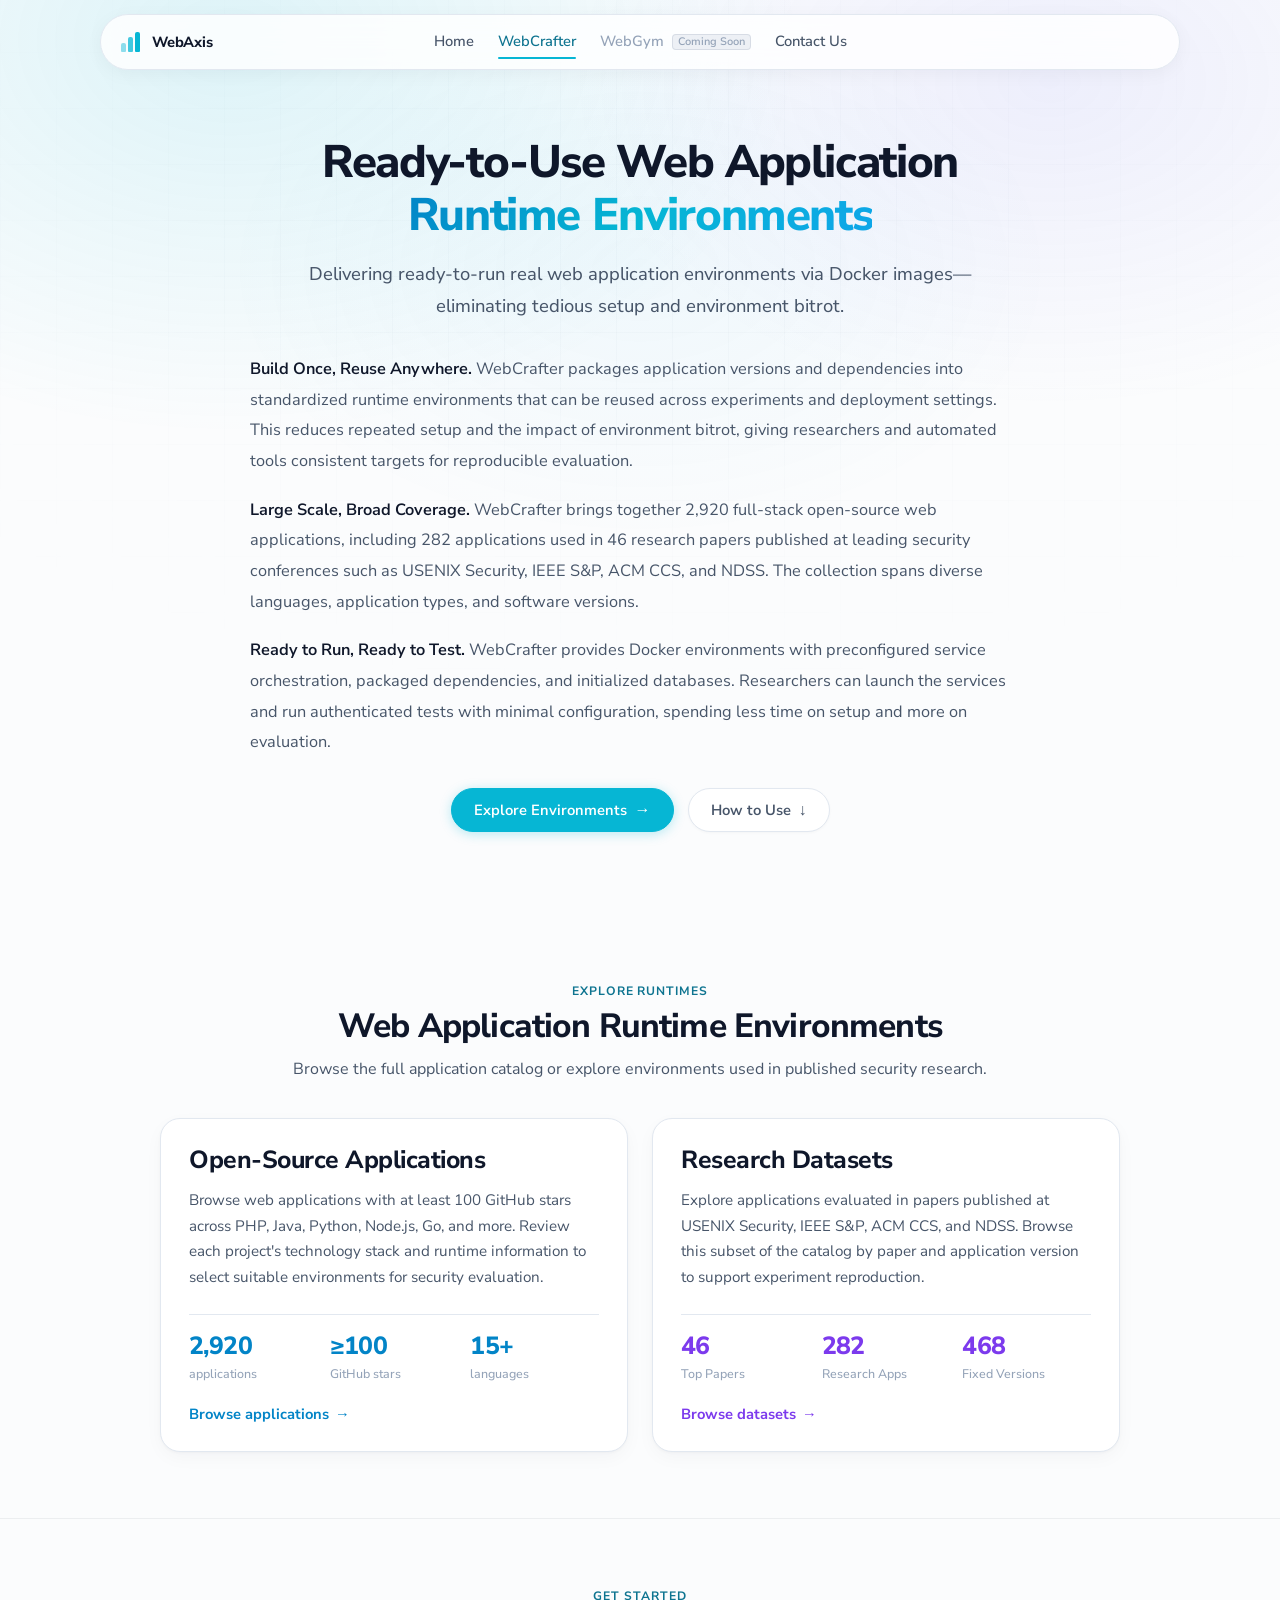
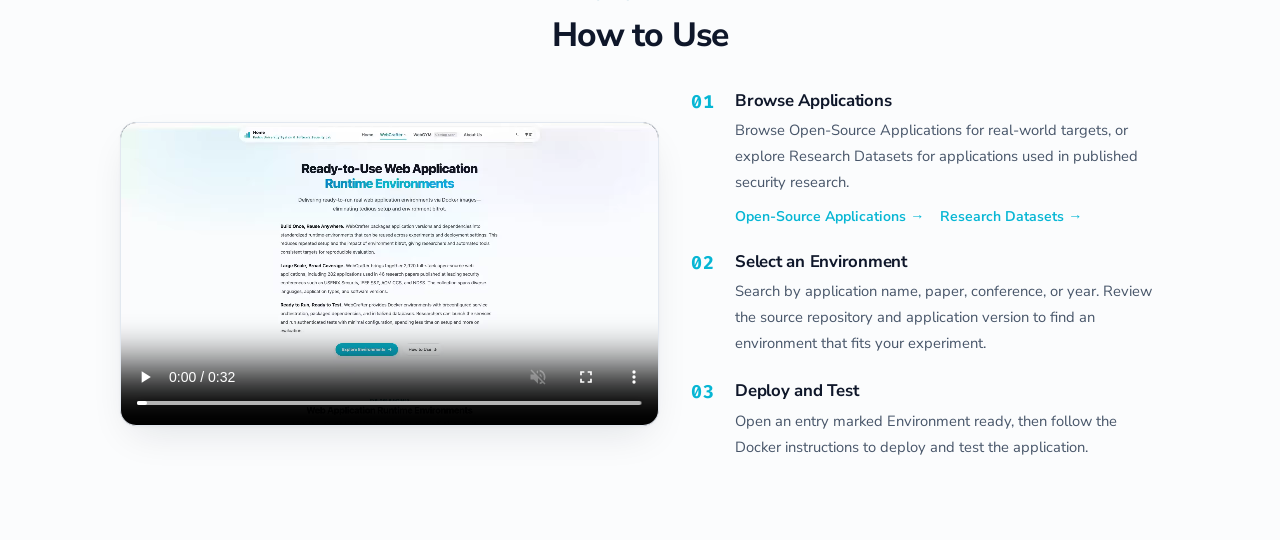
==== crafter/index.html @ 9b92aa92 "feat: publish WebAxis platform official website" ====
<!doctype html>
<html lang="en" data-theme="light">
  <head>
    <meta charset="utf-8" />
    <meta name="viewport" content="width=device-width, initial-scale=1" />
    <meta name="description" content="WebCrafter: A platform of runtime environments, versions, and reproducibility material for real-world web applications." />
    <title>WebCrafter · Web Application Runtime Environment Repository</title>
    <link rel="icon" type="image/svg+xml" href="../assets/icons/favicon.svg" />
    <link rel="icon" type="image/png" sizes="32x32" href="../assets/icons/favicon-32x32.png" />
    <link rel="icon" type="image/png" sizes="16x16" href="../assets/icons/favicon-16x16.png" />
    <link rel="apple-touch-icon" sizes="180x180" href="../assets/icons/apple-touch-icon.png" />
    <link rel="alternate icon" href="../favicon.ico" />
    <link rel="preconnect" href="https://fonts.googleapis.com" />
    <link rel="preconnect" href="https://fonts.gstatic.com" crossorigin />
    <link href="https://fonts.googleapis.com/css2?family=Fira+Code:wght@400..700&family=Nunito+Sans:ital,opsz,wght@0,6..12,300..800;1,6..12,300..800&display=swap" rel="stylesheet" />
    <link rel="stylesheet" href="../css/style.css" />
  </head>
  <body>
    <a class="skip-link" href="#overview">Skip to overview</a>

    <header class="topbar page-width">
      <a class="brand" href="../index.html" aria-label="Home">
        <span class="brand-mark" aria-hidden="true"><i></i><i></i><i></i></span>
        <span>
          <strong>WebAxis</strong>
        </span>
      </a>
      <nav class="main-nav" aria-label="Main navigation">
        <a class="nav-link" href="../index.html">Home</a>

        <a class="nav-link active" href="./index.html">WebCrafter</a>

        <!-- WebGym Nav Link -->
        <span class="nav-link nav-link-disabled" aria-disabled="true">
          <span>WebGym</span>
          <small class="nav-soon-badge">Coming Soon</small>
        </span>

        <a class="nav-link" href="../about.html">Contact Us</a>
      </nav>
    </header>

    <main id="top">
      <section class="hero" id="overview">
        <div class="page-width">
          <h1>Ready-to-Use Web Application <span class="hero-accent">Runtime Environments</span></h1>
          <p class="hero-lead">Delivering ready-to-run real web application environments via Docker images—eliminating tedious setup and environment bitrot.</p>
          <div class="hero-context" aria-label="Platform background and value">
            <p><strong>Build Once, Reuse Anywhere.</strong> WebCrafter packages application versions and dependencies into standardized runtime environments that can be reused across experiments and deployment settings. This reduces repeated setup and the impact of environment bitrot, giving researchers and automated tools consistent targets for reproducible evaluation.</p>
            <p><strong>Large Scale, Broad Coverage.</strong> WebCrafter brings together 2,920 full-stack open-source web applications, including 282 applications used in 46 research papers published at leading security conferences such as USENIX Security, IEEE S&amp;P, ACM CCS, and NDSS. The collection spans diverse languages, application types, and software versions.</p>
            <p><strong>Ready to Run, Ready to Test.</strong> WebCrafter provides Docker environments with preconfigured service orchestration, packaged dependencies, and initialized databases. Researchers can launch the services and run authenticated tests with minimal configuration, spending less time on setup and more on evaluation.</p>
          </div>
          <div class="hero-actions" aria-label="Quick links">
            <a class="hero-action hero-action-primary" href="#scope">Explore Environments <span aria-hidden="true">→</span></a>
            <a class="hero-action hero-action-secondary" href="#workflow">How to Use <span aria-hidden="true">↓</span></a>
          </div>
        </div>
      </section>

      <section class="section scope-section" id="scope" aria-labelledby="scope-heading-title">
        <div class="page-width">
          <div class="scope-heading">
            <p class="kicker">EXPLORE RUNTIMES</p>
            <h2 id="scope-heading-title">Web Application Runtime Environments</h2>
            <p class="section-intro">Browse the full application catalog or explore environments used in published security research.</p>
          </div>
          <div class="scope-grid" aria-label="Environment catalogs">
            <a class="scope-card scope-a" href="./catalog.html">
              <h2 class="scope-card-title">Open-Source Applications</h2>
              <p class="scope-description">Browse web applications with at least 100 GitHub stars across PHP, Java, Python, Node.js, Go, and more. Review each project's technology stack and runtime information to select suitable environments for security evaluation.</p>
              <div class="scope-facts" aria-label="Application catalog statistics">
                <span><strong class="stat-num">2,920</strong><small>applications</small></span>
                <span><strong class="stat-num">≥100</strong><small>GitHub stars</small></span>
                <span><strong class="stat-num">15+</strong><small>languages</small></span>
              </div>
              <b class="scope-action">Browse applications <i aria-hidden="true">→</i></b>
            </a>
            <a class="scope-card scope-b" href="./benchmarks.html">
              <h2 class="scope-card-title">Research Datasets</h2>
              <p class="scope-description">Explore applications evaluated in papers published at USENIX Security, IEEE S&P, ACM CCS, and NDSS. Browse this subset of the catalog by paper and application version to support experiment reproduction.</p>
              <div class="scope-facts" aria-label="Research dataset statistics">
                <span><strong class="stat-num">46</strong><small>Top Papers</small></span>
                <span><strong class="stat-num">282</strong><small>Research Apps</small></span>
                <span><strong class="stat-num">468</strong><small>Fixed Versions</small></span>
              </div>
              <b class="scope-action">Browse datasets <i aria-hidden="true">→</i></b>
            </a>
          </div>
        </div>
      </section>

      <section class="section workflow-section" id="workflow" aria-labelledby="workflow-title">
        <div class="page-width">
          <div class="workflow-heading">
            <p class="kicker">GET STARTED</p>
            <h2 id="workflow-title">How to Use</h2>
          </div>

          <div class="workflow-grid">
            <div class="workflow-video-container">
              <video class="workflow-video" autoplay loop muted playsinline controls poster="../assets/crafter-workflow-demo-poster.jpg" preload="metadata">
                <source src="../assets/crafter-workflow-demo.mp4" type="video/mp4" />
                <source src="../assets/crafter-workflow-demo.webm" type="video/webm" />
              </video>
            </div>

            <ol class="workflow-steps" aria-label="How to use WebCrafter">
              <li class="workflow-step">
                <span class="workflow-step-index">01</span>
                <div class="workflow-step-copy">
                  <h3>Browse Applications</h3>
                  <p>Browse Open-Source Applications for real-world targets, or explore Research Datasets for applications used in published security research.</p>
                </div>
                <div class="workflow-step-actions" aria-label="Environment links">
                  <a href="./catalog.html">Open-Source Applications <span aria-hidden="true">→</span></a>
                  <a href="./benchmarks.html">Research Datasets <span aria-hidden="true">→</span></a>
                </div>
              </li>
              <li class="workflow-step">
                <span class="workflow-step-index">02</span>
                <div class="workflow-step-copy">
                  <h3>Select an Environment</h3>
                  <p>Search by application name, paper, conference, or year. Review the source repository and application version to find an environment that fits your experiment.</p>
                </div>
                <span class="workflow-step-note">Search · source · version</span>
              </li>
              <li class="workflow-step">
                <span class="workflow-step-index">03</span>
                <div class="workflow-step-copy">
                  <h3>Deploy and Test</h3>
                  <p>Open an entry marked Environment ready, then follow the Docker instructions to deploy and test the application.</p>
                </div>
                <span class="workflow-step-note ready-note"><i aria-hidden="true"></i><span>Environment ready</span></span>
              </li>
            </ol>
          </div>
        </div>
      </section>
    </main>

    <script src="../js/app.js"></script>
  </body>
</html>
---- css/style.css ----
:root {
  color-scheme: light;
  --font-sans: "Nunito Sans", -apple-system, BlinkMacSystemFont, "Segoe UI", Roboto, "Helvetica Neue", Arial, sans-serif;
  --font-mono: "Fira Code", ui-monospace, SFMono-Regular, Menlo, Monaco, Consolas, monospace;
  --accent: #06b6d4;
  --accent-strong: #0e7490;
  --accent-soft: #ecfeff;
  --accent-rgb: 6, 182, 212;
  --accent-glow: rgba(6, 182, 212, 0.16);
  --paper: #f8fafc;
  --bg: #fbfcfd;
  --surface: #ffffff;
  --surface-soft: #e2e8f0;
  --line: #e2e8f0;
  --line-strong: #cbd5e1;
  --ink: #0f172a;
  --ink-soft: #475569;
  --ink-faint: #94a3b8;
  --blue: #0284c7;
  --blue-dark: #0369a1;
  --green: #059669;
  --green-soft: #ecfdf5;
  --amber: #d97706;
  --amber-soft: #fffbeb;
  --accent-red: #e11d48;
  --shadow: 0 4px 20px -2px rgba(15, 23, 42, 0.05);
  --shadow-lg: 0 12px 32px -4px rgba(15, 23, 42, 0.08);
  --card-radius: 14px;
}

[data-theme="dark"] {
  color-scheme: dark;
  --accent: #06b6d4;
  --accent-strong: #22d3ee;
  --accent-soft: rgba(6, 182, 212, 0.16);
  --accent-glow: rgba(34, 211, 238, 0.22);
  --paper: #0a1120;
  --bg: #0a1120;
  --surface: #111a2c;
  --surface-soft: #162238;
  --line: #1e293b;
  --line-strong: #334155;
  --ink: #f1f5f9;
  --ink-soft: #94a3b8;
  --ink-faint: #64748b;
  --blue: #38bdf8;
  --blue-dark: #0284c7;
  --green: #34d399;
  --green-soft: rgba(52, 211, 153, 0.14);
  --amber: #fbbf24;
  --amber-soft: rgba(251, 191, 36, 0.14);
  --accent-red: #fb7185;
  --shadow: 0 4px 24px -2px rgba(0, 0, 0, 0.45);
  --shadow-lg: 0 14px 38px -4px rgba(0, 0, 0, 0.65);
}

* { box-sizing: border-box; }
html { scroll-behavior: smooth; }
html, body {
  overflow-x: clip;
}
body {
  display: flex;
  min-height: 100vh;
  flex-direction: column;
  margin: 0;
  background: var(--bg);
  color: var(--ink);
  font-family: var(--font-sans);
  line-height: 1.5;
  transition: background-color 200ms ease, color 200ms ease;
}
a { color: inherit; text-decoration: none; }
button, input, select { font: inherit; }
button, a { -webkit-tap-highlight-color: transparent; }
button { cursor: pointer; }
a:focus-visible, button:focus-visible, input:focus-visible, select:focus-visible { outline: 3px solid rgba(6, 182, 212, 0.35); outline-offset: 3px; }
.page-width { width: min(1080px, calc(100% - 48px)); margin-inline: auto; }
.skip-link { position: fixed; top: -48px; left: 18px; z-index: 60; padding: 8px 11px; border-radius: 6px; background: var(--ink); color: var(--surface); font-size: 0.82rem; }
.skip-link:focus { top: 18px; }

.topbar {
  position: sticky;
  top: 14px;
  z-index: 50;
  display: grid;
  grid-template-columns: minmax(max-content, 1fr) auto minmax(0, 1fr);
  min-height: 56px;
  align-items: center;
  gap: 22px;
  padding: 0 20px;
  border: 1px solid var(--line);
  border-radius: 9999px;
  background: color-mix(in srgb, var(--surface) 82%, transparent);
  box-shadow: var(--shadow);
  backdrop-filter: blur(16px);
  -webkit-backdrop-filter: blur(16px);
  transition: background-color 200ms ease, border-color 200ms ease, box-shadow 200ms ease;
}
.brand { display: inline-flex; align-items: center; justify-self: start; gap: 9px; flex-shrink: 0; }
.brand strong { display: block; font-size: 0.92rem; font-weight: 750; line-height: 1.15; letter-spacing: -0.015em; }
.brand small { display: block; margin-top: 3px; color: var(--accent-strong); font-size: 0.65rem; font-weight: 650; letter-spacing: 0.04em; line-height: 1.15; }
.brand-mark { display: inline-flex; width: 22px; height: 20px; align-items: flex-end; gap: 2px; }
.brand-mark i { display: block; width: 5px; border-radius: 2px 2px 1px 1px; background: var(--accent); transition: background 200ms ease; }
.brand-mark i:nth-child(1) { height: 9px; opacity: 0.45; }
.brand-mark i:nth-child(2) { height: 15px; opacity: 0.75; }
.brand-mark i:nth-child(3) { height: 20px; }
.main-nav { display: flex; align-items: center; justify-self: center; gap: 24px; color: var(--ink-soft); font-size: 0.92rem; font-weight: 550; }
.nav-link {
  position: relative;
  display: inline-flex;
  align-items: center;
  gap: 5px;
  padding: 8px 0;
  color: var(--ink-soft);
  text-decoration: none;
  font-size: 0.92rem;
  font-weight: 550;
  line-height: 1.2;
  transition: color 150ms ease;
  cursor: pointer;
}
.nav-link::after {
  content: "";
  position: absolute;
  bottom: 0;
  left: 0;
  width: 0%;
  height: 2px;
  background: var(--accent);
  border-radius: 9999px;
  transition: width 220ms cubic-bezier(0.16, 1, 0.3, 1);
}
.nav-link[href]:hover,
.nav-link.active {
  color: var(--accent-strong);
}
.nav-link[href]:hover::after,
.nav-link.active::after {
  width: 100%;
}
.nav-link-disabled {
  color: var(--ink-faint);
  cursor: default;
}
.nav-soon-badge {
  font-size: 0.68rem;
  font-weight: 600;
  line-height: 1;
  padding: 2px 5px;
  border-radius: 4px;
  background: rgba(148, 163, 184, 0.15);
  border: 1px solid rgba(148, 163, 184, 0.25);
  color: var(--ink-faint);
  margin-left: 3px;
  vertical-align: middle;
}

.hero {
  position: relative;
  width: 100%;
  padding: 80px 0 64px;
  text-align: center;
  overflow: visible;
}

/* Background ambient light mesh & blueprint grid - Full-Bleed Viewport Canvas */
.hero::before {
  content: "";
  position: absolute;
  inset: -120px 0 -80px 0;
  background:
    radial-gradient(55rem 38rem at 18% 10%, rgba(6, 182, 212, 0.12), transparent 65%),
    radial-gradient(50rem 34rem at 82% 14%, rgba(99, 102, 241, 0.09), transparent 60%),
    radial-gradient(40rem 26rem at 50% 32%, rgba(14, 165, 233, 0.05), transparent 65%);
  mask-image: linear-gradient(to bottom, black 55%, transparent 100%);
  -webkit-mask-image: linear-gradient(to bottom, black 55%, transparent 100%);
  pointer-events: none;
  z-index: 0;
}

.hero::after {
  content: "";
  position: absolute;
  inset: -60px 0 0 0;
  background-image: 
    linear-gradient(to right, rgba(148, 163, 184, 0.045) 1px, transparent 1px),
    linear-gradient(to bottom, rgba(148, 163, 184, 0.045) 1px, transparent 1px);
  background-size: 56px 56px;
  mask-image: radial-gradient(ellipse 85% 60% at 50% 30%, #000 20%, transparent 80%);
  -webkit-mask-image: radial-gradient(ellipse 85% 60% at 50% 30%, #000 20%, transparent 80%);
  pointer-events: none;
  z-index: 0;
}

[data-theme="dark"] .hero::before {
  background:
    radial-gradient(60rem 42rem at 18% 8%, rgba(6, 182, 212, 0.18), transparent 65%),
    radial-gradient(54rem 38rem at 82% 12%, rgba(129, 140, 248, 0.15), transparent 60%),
    radial-gradient(42rem 30rem at 50% 28%, rgba(34, 211, 238, 0.07), transparent 65%);
}

[data-theme="dark"] .hero::after {
  background-image: 
    linear-gradient(to right, rgba(255, 255, 255, 0.025) 1px, transparent 1px),
    linear-gradient(to bottom, rgba(255, 255, 255, 0.025) 1px, transparent 1px);
}

.hero > * {
  position: relative;
  z-index: 1;
}

.hero-badge {
  display: none !important;
}

.eyebrow, .kicker, .card-kicker { margin: 0; color: var(--accent-strong); font-size: 0.76rem; font-weight: 700; letter-spacing: 0.06em; text-transform: uppercase; }
h1, h2, h3, p { margin-top: 0; }
h1 {
  max-width: 820px;
  margin: 0 auto 16px;
  font-size: 2.85rem;
  font-weight: 800;
  letter-spacing: -0.03em;
  line-height: 1.16;
  color: var(--ink);
}
.hero-accent {
  background: linear-gradient(135deg, #0284c7 0%, #06b6d4 50%, #0ea5e9 100%);
  -webkit-background-clip: text;
  -webkit-text-fill-color: transparent;
  display: inline-block;
}
[data-theme="dark"] .hero-accent {
  background: linear-gradient(135deg, #38bdf8 0%, #22d3ee 50%, #67e8f9 100%);
  -webkit-background-clip: text;
  -webkit-text-fill-color: transparent;
}
.hero-accent.gym-accent {
  background: linear-gradient(135deg, #059669 0%, #0d9488 50%, #06b6d4 100%);
  -webkit-background-clip: text;
  -webkit-text-fill-color: transparent;
  display: inline-block;
}
[data-theme="dark"] .hero-accent.gym-accent {
  background: linear-gradient(135deg, #34d399 0%, #2dd4bf 50%, #38bdf8 100%);
  -webkit-background-clip: text;
  -webkit-text-fill-color: transparent;
}
h2 { max-width: 680px; margin: 7px 0 0; font-size: 1.95rem; font-weight: 700; letter-spacing: -0.02em; line-height: 1.2; }
.hero-lead { max-width: 700px; margin: 0 auto; color: var(--ink-soft); font-size: 1.15rem; line-height: 1.75; font-weight: 450; }
.hero-context {
  max-width: 780px;
  margin: 32px auto 0;
  color: var(--ink-soft);
  font-size: 1.02rem;
  line-height: 1.88;
  text-align: left;
}
.hero-context p { margin: 0; }
.hero-context p + p { margin-top: 18px; }
.hero-context strong,
.hero-context b {
  font-weight: 650;
  color: var(--ink);
}
.hero-actions { display: flex; flex-wrap: wrap; justify-content: center; gap: 14px; margin-top: 30px; }
.hero-action {
  display: inline-flex;
  min-height: 44px;
  align-items: center;
  gap: 8px;
  padding: 0 22px;
  border-radius: 9999px;
  font-size: 0.92rem;
  font-weight: 650;
  transition: all 180ms ease;
}
.hero-action span { font-size: 1rem; }
.hero-action-primary {
  border: 1px solid var(--accent);
  background: var(--accent);
  color: #fff;
  box-shadow: 0 2px 12px rgba(6, 182, 212, 0.28);
}
.hero-action-primary:hover {
  border-color: var(--accent-strong);
  background: var(--accent-strong);
  box-shadow: 0 4px 18px rgba(6, 182, 212, 0.42);
  transform: translateY(-1px);
}
.hero-action-secondary {
  background: var(--surface);
  color: var(--ink-soft);
  border: 1px solid var(--line);
  box-shadow: 0 1px 3px rgba(0, 0, 0, 0.03);
}
.hero-action-secondary:hover {
  border-color: var(--line-strong);
  background: var(--surface-soft);
  color: var(--ink);
  transform: translateY(-1px);
}

.subpage-hero {
  position: relative;
  padding: 48px 0 16px;
  background: radial-gradient(circle at 50% -25%, var(--accent-glow) 0%, transparent 60%);
}
.subpage-hero h1 { margin: 12px 0 10px; font-size: 2.4rem; letter-spacing: -0.025em; }
.subpage-hero .hero-lead { margin: 0; max-width: 840px; font-size: 1.05rem; line-height: 1.75; text-align: left; color: var(--ink-soft); }
.back-link { display: inline-flex; margin-bottom: 27px; color: var(--accent-strong); font-size: 0.85rem; font-weight: 600; }
.back-link:hover { text-decoration: underline; }

/* Scope Section: Connected fluid layout */
.scope-section {
  padding: 32px 0 80px;
  margin-top: 16px;
}
.scope-heading {
  text-align: center;
  max-width: 860px;
  margin: 0 auto 36px;
}
.scope-heading .kicker {
  display: inline-block;
  letter-spacing: 0.08em;
  margin-bottom: 6px;
}
.scope-heading h2 {
  max-width: none;
  margin: 0 0 10px;
  font-size: 2.1rem;
  font-weight: 750;
  letter-spacing: -0.025em;
  color: var(--ink);
}
.scope-heading .section-intro {
  max-width: 780px;
  margin: 0 auto;
  color: var(--ink-soft);
  font-size: 1rem;
  line-height: 1.6;
}

/* Scope Cards: Dual-Color Identity */
.scope-grid {
  display: grid;
  max-width: 960px;
  grid-template-columns: repeat(2, minmax(0, 1fr));
  gap: 24px;
  margin: 0 auto;
  text-align: left;
}
.scope-card {
  display: flex;
  flex-direction: column;
  min-height: 290px;
  padding: 26px 28px;
  border: 1px solid var(--line);
  border-radius: 20px;
  background: var(--surface);
  color: var(--ink);
  transition: all 220ms cubic-bezier(0.4, 0, 0.2, 1);
  box-shadow: 0 1px 3px rgba(0, 0, 0, 0.03), 0 6px 20px -2px rgba(15, 23, 42, 0.04);
  position: relative;
  overflow: hidden;
}
.scope-card::before {
  content: "";
  position: absolute;
  top: 0;
  left: 0;
  right: 0;
  height: 3px;
  background: var(--card-accent);
  opacity: 0;
  transition: opacity 220ms ease;
}
.scope-card:hover {
  border-color: color-mix(in srgb, var(--card-accent) 45%, var(--line));
  box-shadow: 0 16px 36px -8px var(--card-glow);
  transform: translateY(-4px);
}
.scope-card:hover::before {
  opacity: 1;
}

/* Card A: Cyan Identity */
.scope-card.scope-a {
  --card-accent: #0284c7;
  --card-glow: rgba(2, 132, 199, 0.14);
  --card-badge-bg: rgba(6, 182, 212, 0.08);
  --card-badge-border: rgba(6, 182, 212, 0.22);
  --card-badge-color: #0e7490;
}
[data-theme="dark"] .scope-card.scope-a {
  --card-accent: #38bdf8;
  --card-glow: rgba(56, 189, 248, 0.18);
  --card-badge-bg: rgba(6, 182, 212, 0.14);
  --card-badge-border: rgba(34, 211, 238, 0.28);
  --card-badge-color: #67e8f9;
}

/* Card B: Violet Identity */
.scope-card.scope-b {
  --card-accent: #7c3aed;
  --card-glow: rgba(124, 58, 237, 0.14);
  --card-badge-bg: rgba(124, 58, 237, 0.08);
  --card-badge-border: rgba(124, 58, 237, 0.22);
  --card-badge-color: #6d28d9;
}
[data-theme="dark"] .scope-card.scope-b {
  --card-accent: #a78bfa;
  --card-glow: rgba(167, 139, 250, 0.18);
  --card-badge-bg: rgba(124, 58, 237, 0.14);
  --card-badge-border: rgba(167, 139, 250, 0.28);
  --card-badge-color: #c4b5fd;
}

/* Card GYM: Emerald Identity */
.scope-card.scope-gym {
  --card-accent: #059669;
  --card-glow: rgba(5, 150, 105, 0.14);
  --card-badge-bg: rgba(16, 185, 129, 0.08);
  --card-badge-border: rgba(16, 185, 129, 0.22);
  --card-badge-color: #047857;
}
[data-theme="dark"] .scope-card.scope-gym {
  --card-accent: #34d399;
  --card-glow: rgba(52, 211, 153, 0.18);
  --card-badge-bg: rgba(16, 185, 129, 0.14);
  --card-badge-border: rgba(52, 211, 153, 0.28);
  --card-badge-color: #6ee7b7;
}

.portal-card-header {
  display: flex;
  align-items: center;
  justify-content: space-between;
  gap: 12px;
}
.portal-card-tag {
  display: inline-flex;
  align-items: center;
  padding: 3px 10px;
  border-radius: 9999px;
  font-size: 0.74rem;
  font-weight: 700;
  letter-spacing: 0.02em;
  background: var(--card-badge-bg);
  color: var(--card-badge-color);
  border: 1px solid var(--card-badge-border);
  flex-shrink: 0;
}

.scope-badge {
  display: none !important;
}
.scope-card-title {
  margin: 0;
  font-size: 1.55rem;
  font-weight: 750;
  line-height: 1.25;
  letter-spacing: -0.02em;
  color: var(--ink);
}
.scope-description {
  margin: 12px 0 0;
  color: var(--ink-soft);
  font-size: 0.95rem;
  line-height: 1.68;
  flex: 1;
}
.scope-facts {
  display: grid;
  grid-template-columns: repeat(3, 1fr);
  gap: 12px;
  margin-top: 24px;
  padding-top: 18px;
  border-top: 1px solid var(--line);
}
.scope-facts span {
  display: flex;
  flex-direction: column;
  gap: 4px;
}
.scope-facts strong.stat-num {
  font-size: 1.55rem;
  font-weight: 800;
  line-height: 1.1;
  font-family: var(--font-sans);
  letter-spacing: -0.025em;
  color: var(--card-accent);
}
.scope-facts small {
  color: var(--ink-faint);
  font-size: 0.78rem;
  font-weight: 500;
  white-space: nowrap;
}
.scope-action {
  display: inline-flex;
  align-items: center;
  gap: 6px;
  margin-top: 20px;
  font-size: 0.92rem;
  font-weight: 700;
  color: var(--card-accent);
  transition: gap 180ms ease;
}
.scope-action i {
  display: inline-block;
  font-style: normal;
  transition: transform 180ms ease;
}
.scope-card:hover .scope-action i {
  transform: translateX(4px);
}

.section.overview-section { padding-top: 18px; }
.overview-collection-list { border-top: 1px solid var(--line); }
.overview-collection-row { display: grid; grid-template-columns: 38px minmax(0, 1fr) auto 22px; align-items: center; gap: 15px; min-height: 82px; border-bottom: 1px solid var(--line); transition: background 150ms ease; }
.overview-collection-row:hover { background: var(--surface-soft); }
.overview-row-index { color: var(--accent-strong); font-size: 0.82rem; font-family: var(--font-mono); font-weight: 700; }
.overview-row-copy { display: grid; gap: 4px; min-width: 0; }
.overview-row-copy strong { font-size: 1.02rem; font-weight: 650; }
.overview-row-copy small { overflow: hidden; color: var(--ink-soft); font-size: 0.86rem; text-overflow: ellipsis; white-space: nowrap; }
.overview-row-stat { color: var(--ink-soft); font-size: 0.82rem; white-space: nowrap; }
.overview-row-arrow { color: var(--accent); font-size: 1.1rem; }
.feature-band.overview-feature { padding-top: 3px; }
.overview-more { display: inline-flex; align-items: center; gap: 7px; margin-top: 20px; color: var(--accent-strong); font-size: 0.88rem; font-weight: 600; }
.overview-more:hover { text-decoration: underline; }

.section { padding: 66px 0; }
.section-heading { display: flex; align-items: end; justify-content: space-between; gap: 34px; margin-bottom: 25px; }
.section-intro { max-width: 380px; margin: 0; color: var(--ink-soft); font-size: 0.95rem; line-height: 1.65; }
.paper-section { padding-top: 16px; }
.paper-heading { margin-bottom: 20px; }.paper-heading h2 { font-size: 1.55rem; font-weight: 650; }
.benchmark-summary { margin-bottom: 33px; padding-bottom: 22px; border-bottom: 1px solid var(--line); }
.benchmark-summary p { max-width: 820px; margin: 0; color: var(--ink-soft); font-size: 0.95rem; line-height: 1.75; }
.benchmark-chooser { margin-top: 0; padding-top: 0; border-top: 0; }.benchmark-chooser-heading { display: flex; align-items: end; justify-content: space-between; gap: 16px; margin-bottom: 12px; }.benchmark-chooser-heading h3 { margin: 5px 0 0; font-size: 1.18rem; font-weight: 650; }.benchmark-chooser-heading > span { color: var(--ink-faint); font-size: 0.76rem; }.benchmark-featured { display: grid; overflow: hidden; border-top: 1px solid var(--line); border-bottom: 1px solid var(--line); background: transparent; }.benchmark-featured-card { position: relative; display: grid; grid-template-columns: 84px minmax(0, 1fr) auto 22px; grid-template-rows: auto; min-height: 72px; align-items: center; column-gap: 16px; padding: 13px 4px; border: 0; border-radius: 0; background: transparent; color: var(--ink); text-align: left; transition: background 150ms ease, box-shadow 150ms ease; }.benchmark-featured-card + .benchmark-featured-card { border-top: 1px solid var(--line); }.benchmark-featured-card:hover { background: var(--surface-soft); }.benchmark-featured-card.active { background: transparent; box-shadow: inset 2px 0 var(--accent); }.benchmark-featured-card:focus-visible { outline: 3px solid rgba(7, 152, 179, 0.2); outline-offset: -3px; }.benchmark-featured-label { color: var(--ink-faint); font-size: 0.76rem; }.benchmark-featured-card strong { margin: 0; font-size: 1.05rem; font-weight: 650; }.benchmark-featured-card small { margin: 0; color: var(--ink-soft); font-size: 0.82rem; white-space: nowrap; }.benchmark-featured-arrow { position: static; justify-self: end; color: var(--accent); font-size: 1rem; }.benchmark-picker { display: grid; grid-template-columns: 84px minmax(0, 1fr); align-items: center; gap: 16px; width: 100%; margin: 0; padding: 11px 4px; border-bottom: 1px solid var(--line); background: transparent; }.benchmark-picker label { color: var(--ink-soft); font-size: 0.82rem; }.benchmark-picker select { justify-self: end; min-width: 210px; max-width: 350px; border: 0; background: transparent; color: var(--ink); font-size: 0.86rem; font-weight: 600; outline: 0; }
.benchmark-tabs { display: flex; gap: 22px; overflow-x: auto; border-bottom: 1px solid var(--line); scrollbar-width: thin; }.benchmark-tab { position: relative; flex: 0 0 auto; min-height: 45px; padding: 0 1px; border: 0; background: none; color: var(--ink-faint); font-size: 0.92rem; font-weight: 650; white-space: nowrap; }.benchmark-tab::after { position: absolute; right: 0; bottom: -1px; left: 0; height: 2px; background: var(--ink); content: ""; transform: scaleX(0); transition: transform 150ms ease; }.benchmark-tab:hover, .benchmark-tab.active { color: var(--ink); }.benchmark-tab.active::after { transform: scaleX(1); }.benchmark-tab span { margin-left: 5px; color: var(--ink-faint); font-size: 0.78rem; font-weight: 500; }
.benchmark-context {
  display: flex;
  align-items: flex-start;
  justify-content: space-between;
  gap: 16px;
  padding: 19px 0 14px;
}
.benchmark-context-copy {
  min-width: 0;
  flex: 1;
}
.benchmark-paper-meta {
  display: flex;
  align-items: center;
  gap: 8px;
  margin-bottom: 5px;
}
.benchmark-paper-badge {
  display: inline-flex;
  align-items: center;
  padding: 3px 9px;
  border-radius: 6px;
  background: linear-gradient(180deg, #f0fdfa 0%, #ccfbf1 100%);
  border: 1px solid rgba(13, 148, 136, 0.25);
  font-size: 0.78rem;
  font-weight: 700;
  color: #0f766e;
}
.benchmark-paper-tag {
  font-size: 0.72rem;
  color: #94a3b8;
  font-weight: 600;
  letter-spacing: 0.04em;
  white-space: nowrap;
}
.benchmark-paper-title {
  margin: 0 0 6px;
  font-size: 1.28rem;
  font-weight: 750;
  line-height: 1.35;
  color: var(--ink);
  letter-spacing: -0.015em;
}
.benchmark-context p {
  margin: 0;
  font-size: 1.25rem;
  font-weight: 650;
}
.benchmark-context small {
  display: block;
  max-width: 760px;
  margin-top: 5px;
  color: var(--ink-soft);
  font-size: 0.88rem;
  line-height: 1.6;
}
.benchmark-context small:empty,
.benchmark-context small[hidden] {
  display: none !important;
}
.benchmark-context > span {
  flex: 0 0 auto;
  color: var(--ink-faint);
  font-size: 0.82rem;
  padding-top: 6px;
}
.benchmark-grid { display: grid; grid-template-columns: repeat(3, minmax(0, 1fr)); gap: 10px; }
.benchmark-card { display: grid; grid-template-columns: auto 1fr; column-gap: 10px; min-height: 170px; padding: 15px; border: 1px solid var(--line); border-radius: 8px; background: var(--surface); transition: border-color 150ms ease, box-shadow 150ms ease; }.benchmark-card:hover { border-color: var(--line-strong); box-shadow: var(--shadow); }.benchmark-card.is-link { cursor: pointer; }.benchmark-card.is-link:focus-visible { border-color: var(--blue); box-shadow: 0 0 0 3px rgba(0, 113, 227, 0.14); outline: 0; }.benchmark-number { color: var(--ink-faint); font-size: 0.78rem; }.benchmark-card h3 { margin: 0; font-size: 1.18rem; font-weight: 650; line-height: 1.18; }.benchmark-repo { display: block; grid-column: 2; overflow: hidden; margin-top: 4px; color: var(--blue); font-size: 0.82rem; text-overflow: ellipsis; white-space: nowrap; }.benchmark-repo:hover { text-decoration: underline; }.benchmark-version { display: grid; grid-column: 1 / -1; grid-template-columns: 1fr 1fr; gap: 10px; margin-top: 14px; }.benchmark-version span { display: block; color: var(--ink-faint); font-size: 0.72rem; }.benchmark-version strong { display: block; overflow: hidden; margin-top: 3px; font-size: 0.86rem; font-weight: 600; text-overflow: ellipsis; white-space: nowrap; }.benchmark-environment { display: flex; grid-column: 1 / -1; align-items: center; gap: 6px; align-self: end; margin-top: 9px; color: var(--green); font-size: 0.78rem; }.benchmark-environment::before { width: 6px; height: 6px; flex: 0 0 auto; border-radius: 50%; background: currentColor; content: ""; }.benchmark-environment.unavailable { color: var(--ink-faint); }.benchmark-environment-action { margin-left: auto; color: var(--blue); font-size: 0.76rem; }

.stage-grid { display: grid; grid-template-columns: repeat(3, minmax(0, 1fr)); gap: 10px; }.stage-card { position: relative; display: grid; grid-template-columns: auto 1fr; gap: 13px; min-height: 190px; padding: 18px; border: 1px solid var(--line); border-radius: 8px; background: var(--surface); }.stage-index { color: var(--ink-faint); font-size: 0.8rem; }.stage-content h3 { margin: 8px 0 9px; font-size: 1.28rem; font-weight: 650; }.stage-content > p:not(.card-kicker) { margin-bottom: 15px; color: var(--ink-soft); font-size: 0.92rem; line-height: 1.65; }.stage-meta { align-self: end; color: var(--ink-faint); font-size: 0.76rem; }.stage-arrow { position: absolute; right: 16px; bottom: 14px; color: var(--blue); font-size: 0.95rem; }

.feature-band { display: grid; grid-template-columns: 0.9fr 1.1fr; gap: 48px; align-items: center; padding: 0 0 68px; }.feature-copy > p:not(.kicker) { max-width: 430px; margin-top: 15px; color: var(--ink-soft); font-size: 1rem; line-height: 1.7; }.method-list { display: grid; margin-top: 22px; border-top: 1px solid var(--line); }.method-list > div { display: grid; grid-template-columns: 34px 1fr auto; align-items: center; gap: 8px; min-height: 45px; border-bottom: 1px solid var(--line); }.method-list span { color: var(--ink-faint); font-size: 0.78rem; }.method-list strong { font-size: 0.88rem; }.method-list small { color: var(--ink-faint); font-size: 0.78rem; }.feature-image { margin: 0; overflow: hidden; border-radius: 8px; background: #101010; }.feature-image img { display: block; width: 100%; max-height: 380px; object-fit: cover; object-position: top; }.feature-image figcaption { display: flex; align-items: center; justify-content: space-between; gap: 12px; padding: 13px 15px; color: #d2d2d7; font-size: 0.82rem; }.feature-image figcaption span { color: #a1a1a6; font-size: 0.72rem; }.feature-image figcaption strong { color: #f5f5f7; font-weight: 500; }

.catalog-section {
  padding-top: 0;
}

/* ==========================================================================
   Catalog High-Texture Precision Toolbar
   ========================================================================== */
.catalog-toolbar {
  position: relative;
  display: flex;
  flex-wrap: wrap;
  align-items: center;
  justify-content: space-between;
  gap: 12px;
  margin-bottom: 6px;
  padding: 10px 14px;
  background: linear-gradient(180deg, #ffffff 0%, #fcfdfe 100%);
  border: 1px solid rgba(15, 23, 42, 0.08);
  border-bottom: 1px solid rgba(15, 23, 42, 0.12);
  border-radius: 12px;
  box-shadow:
    0 1px 2px rgba(15, 23, 42, 0.04),
    0 4px 16px -2px rgba(15, 23, 42, 0.05),
    inset 0 1px 0 rgba(255, 255, 255, 0.95);
  transition: all 180ms ease;
}

/* Recessed Inset Search Box */
.search-box {
  display: flex;
  min-width: 240px;
  flex: 1 1 240px;
  max-width: 100%;
  align-items: center;
  gap: 9px;
  padding: 7px 12px;
  background: #f8fafc;
  border: 1px solid rgba(15, 23, 42, 0.09);
  border-top: 1px solid rgba(15, 23, 42, 0.13);
  border-radius: 8px;
  box-shadow: inset 0 1px 2px rgba(15, 23, 42, 0.05);
  transition: all 180ms cubic-bezier(0.4, 0, 0.2, 1);
  color: var(--ink-faint);
}

.search-box:focus-within {
  background: #ffffff;
  border-color: #06b6d4;
  box-shadow:
    0 0 0 3px rgba(6, 182, 212, 0.15),
    inset 0 1px 1px rgba(0, 0, 0, 0.02);
}

.search-box .search-icon {
  color: #64748b;
  flex-shrink: 0;
  display: flex;
  align-items: center;
}

.search-box span {
  font-size: 1.1rem;
  line-height: 1;
}

.search-box input {
  width: 100%;
  border: 0;
  outline: 0;
  background: transparent;
  color: #0f172a;
  font-size: 0.86rem;
  font-weight: 500;
}

.search-box input::placeholder {
  color: #94a3b8;
}

.search-box input::-webkit-search-cancel-button,
.search-box input::-webkit-search-decoration {
  -webkit-appearance: none;
  appearance: none;
  display: none;
}

.search-kbd {
  display: inline-flex;
  align-items: center;
  padding: 2px 6px;
  font-family: ui-monospace, SFMono-Regular, Menlo, monospace;
  font-size: 0.68rem;
  font-weight: 600;
  color: #94a3b8;
  background: #ffffff;
  border: 1px solid rgba(15, 23, 42, 0.08);
  border-radius: 4px;
  box-shadow: 0 1px 1px rgba(0, 0, 0, 0.04);
  flex-shrink: 0;
  pointer-events: none;
  user-select: none;
}

/* Tactile Control Actions */
.toolbar-actions {
  display: flex;
  flex: 1 1 auto;
  align-items: center;
  gap: 8px;
  flex-wrap: wrap;
}

.toolbar-menu {
  position: relative;
}

.toolbar-menu summary,
.sort-control {
  display: inline-flex;
  align-items: center;
  gap: 6px;
  padding: 7px 13px;
  background: linear-gradient(180deg, #ffffff 0%, #f8fafc 100%);
  border: 1px solid rgba(15, 23, 42, 0.09);
  border-bottom: 1px solid rgba(15, 23, 42, 0.15);
  border-radius: 8px;
  font-size: 0.83rem;
  font-weight: 580;
  color: #334155;
  cursor: pointer;
  list-style: none;
  box-shadow:
    0 1px 2px rgba(15, 23, 42, 0.04),
    inset 0 1px 0 rgba(255, 255, 255, 0.9);
  transition: all 160ms cubic-bezier(0.4, 0, 0.2, 1);
  white-space: nowrap;
  user-select: none;
}

.toolbar-menu summary::-webkit-details-marker {
  display: none;
}

.toolbar-menu summary::after {
  margin-left: 2px;
  color: #94a3b8;
  content: "⌄";
  font-size: 0.8rem;
  transition: transform 150ms ease;
}

.toolbar-menu[open] summary::after {
  transform: translateY(-1px);
}

.toolbar-menu summary:hover,
.sort-control:hover {
  background: #ffffff;
  border-color: rgba(15, 23, 42, 0.18);
  color: #0f172a;
  transform: translateY(-1px);
  box-shadow:
    0 3px 8px -1px rgba(15, 23, 42, 0.08),
    inset 0 1px 0 rgba(255, 255, 255, 1);
}

.toolbar-menu summary:active,
.sort-control:active {
  transform: translateY(0);
  background: #f1f5f9;
  box-shadow: inset 0 1px 2px rgba(0, 0, 0, 0.06);
}

.toolbar-menu[open] summary {
  background: #ffffff;
  border-color: #06b6d4;
  color: #0e7490;
  box-shadow: 0 0 0 2px rgba(6, 182, 212, 0.15);
}

.toolbar-menu.has-value summary {
  background: linear-gradient(180deg, #ecfeff 0%, #cffafe 100%);
  border: 1px solid rgba(6, 182, 212, 0.4);
  border-bottom-color: rgba(6, 182, 212, 0.6);
  color: #0e7490;
  box-shadow: 0 1px 2px rgba(6, 182, 212, 0.12);
}

.toolbar-menu-value {
  color: #64748b;
  font-size: 0.78rem;
  font-weight: 500;
}

.toolbar-menu.has-value .toolbar-menu-value {
  color: #0891b2;
  font-weight: 650;
}

/* Frosted Glass Floating Panel */
.toolbar-menu-panel {
  position: absolute;
  top: calc(100% + 8px);
  right: -4px;
  z-index: 70;
  width: 230px;
  padding: 14px 15px;
  border: 1px solid rgba(15, 23, 42, 0.1);
  border-radius: 12px;
  background: rgba(255, 255, 255, 0.97);
  backdrop-filter: blur(16px);
  -webkit-backdrop-filter: blur(16px);
  box-shadow:
    0 12px 36px -6px rgba(15, 23, 42, 0.16),
    0 2px 8px -1px rgba(15, 23, 42, 0.04),
    inset 0 1px 0 rgba(255, 255, 255, 0.85);
}

.toolbar-menu-panel .filter-group {
  gap: 9px;
}

.select-label {
  color: #64748b;
  font-size: 0.78rem;
}

.sort-control select {
  border: 0;
  background: transparent;
  color: #334155;
  font-size: 0.83rem;
  font-weight: 580;
  cursor: pointer;
  outline: 0;
  max-width: 140px;
  text-overflow: ellipsis;
  white-space: nowrap;
}

.toolbar-active-count {
  display: inline-flex;
  align-items: center;
  gap: 4px;
  color: var(--ink-faint);
  font-size: 0.78rem;
  white-space: nowrap;
  padding: 0 4px;
}

.toolbar-active-count b {
  color: var(--ink);
  font-weight: 600;
}

.clear-filters {
  display: inline-flex;
  align-items: center;
  width: max-content;
  padding: 6px 11px;
  border: 0;
  border-radius: 6px;
  background: transparent;
  color: #64748b;
  font-size: 0.8rem;
  font-weight: 600;
  cursor: pointer;
  transition: all 150ms ease;
}

.clear-filters[hidden],
.toolbar-active-count[hidden] {
  display: none !important;
}

.clear-filters:hover {
  background: #f1f5f9;
  color: #0f172a;
  text-decoration: none;
}

.filter-group {
  display: grid;
  gap: 9px;
}

.filter-group > p {
  margin: 0 0 4px;
  font-size: 0.78rem;
  font-weight: 650;
  color: var(--ink);
}

.filter-group label {
  display: flex;
  align-items: center;
  gap: 8px;
  color: var(--ink-soft);
  font-size: 0.85rem;
  cursor: pointer;
}

.filter-group input {
  accent-color: #06b6d4;
  cursor: pointer;
}

.status-dot {
  width: 7px;
  height: 7px;
  flex: 0 0 auto;
  border-radius: 50%;
}

.dot-green {
  background: var(--green);
}

.dot-amber {
  background: var(--amber);
}

.dot-gray {
  background: var(--ink-faint);
}

/* ==========================================================================
   Popular Quick Chips Bar
   ========================================================================== */
.quick-filter-bar {
  display: flex;
  align-items: center;
  gap: 5px;
  margin-bottom: 14px;
  overflow-x: auto;
  padding: 0 2px 2px;
  scrollbar-width: none;
  mask-image: linear-gradient(to right, black calc(100% - 24px), transparent 100%);
  -webkit-mask-image: linear-gradient(to right, black calc(100% - 24px), transparent 100%);
}

.quick-filter-bar::-webkit-scrollbar {
  display: none;
}

.quick-filter-label {
  display: none !important;
}

.quick-chip {
  display: inline-flex;
  align-items: center;
  gap: 4px;
  padding: 3px 9px;
  border-radius: 9999px;
  font-size: 0.71rem;
  font-weight: 550;
  line-height: 1.3;
  background: #ffffff;
  border: 1px solid rgba(15, 23, 42, 0.08);
  border-bottom: 1px solid rgba(15, 23, 42, 0.13);
  box-shadow: 0 1px 2px rgba(15, 23, 42, 0.03);
  color: #475569;
  cursor: pointer;
  transition: all 160ms ease;
  flex-shrink: 0;
  white-space: nowrap;
}

.quick-chip:hover {
  border-color: #06b6d4;
  color: #0e7490;
  transform: translateY(-1px);
  box-shadow: 0 3px 8px -1px rgba(6, 182, 212, 0.14);
}

.quick-chip.active {
  background: linear-gradient(180deg, #0f172a 0%, #1e293b 100%);
  border-color: #0f172a;
  color: #ffffff;
  box-shadow: 0 2px 6px rgba(15, 23, 42, 0.2);
}

.quick-chip .chip-count {
  font-size: 0.65rem;
  opacity: 0.7;
}

.quick-chip.active .chip-count {
  color: #38bdf8;
  opacity: 1;
}

/* Logical category separators in quick-chip row */
.quick-chip.quick-chip-stars-first {
  margin-left: 6px;
  position: relative;
}
.quick-chip.quick-chip-stars-first::before {
  content: "";
  position: absolute;
  left: -6px;
  top: 3px;
  bottom: 3px;
  width: 1px;
  background: rgba(15, 23, 42, 0.12);
}

.quick-chip[data-paper-chip="year:2025"],
.quick-chip[data-paper-chip="status:ready"] {
  margin-left: 5px;
  position: relative;
}
.quick-chip[data-paper-chip="year:2025"]::before,
.quick-chip[data-paper-chip="status:ready"]::before {
  content: "";
  position: absolute;
  left: -5px;
  top: 3px;
  bottom: 3px;
  width: 1px;
  background: rgba(15, 23, 42, 0.12);
}
.catalog-layout { display: block; }.filter-panel { display: none; }.catalog-results { min-width: 0; }
.catalog-results { min-width: 0; }.result-summary { display: flex; align-items: center; justify-content: space-between; gap: 12px; padding: 0 0 11px; color: var(--ink-soft); font-size: 0.85rem; }.view-note { color: var(--ink-faint); font-size: 0.75rem; }.app-grid { display: grid; grid-template-columns: repeat(3, minmax(0, 1fr)); gap: 10px; }.app-card { display: flex; min-height: 166px; flex-direction: column; justify-content: space-between; padding: 15px; border: 1px solid var(--line); border-radius: 8px; background: var(--surface); cursor: pointer; transition: border-color 150ms ease, box-shadow 150ms ease; }.app-card:hover, .app-card:focus-visible { border-color: var(--line-strong); box-shadow: var(--shadow); outline: 0; }.app-top { display: flex; align-items: flex-start; justify-content: space-between; gap: 10px; }.app-rank { color: var(--ink-faint); font-size: 0.78rem; }.status-pill { display: inline-flex; align-items: center; gap: 5px; padding: 3px 7px; border-radius: 5px; background: #e8f6ec; color: var(--green); font-size: 0.74rem; white-space: nowrap; }.status-pill::before { width: 5px; height: 5px; border-radius: 50%; background: currentColor; content: ""; }.status-pill.review { background: #fff0e5; color: var(--amber); }.status-pill.queued { background: var(--surface-soft); color: var(--ink-faint); }.app-card h3 { margin: 11px 0 5px; font-size: 1.12rem; font-weight: 650; line-height: 1.1; }.app-repo { overflow: hidden; color: var(--ink-soft); font-size: 0.8rem; text-overflow: ellipsis; white-space: nowrap; }.app-bottom { display: flex; align-items: center; justify-content: space-between; gap: 8px; margin-top: 13px; }.app-tags { display: flex; flex-wrap: wrap; gap: 4px; }.app-tag { padding: 3px 6px; border-radius: 4px; background: var(--surface-soft); color: var(--ink-faint); font-size: 0.72rem; }.app-stars { color: var(--ink-faint); font-size: 0.78rem; }.load-more { display: block; width: 100%; min-height: 44px; margin-top: 14px; border: 1px solid var(--line); border-radius: 7px; background: var(--surface); color: var(--blue); font-size: 0.88rem; font-weight: 600; }.load-more:hover { border-color: var(--line-strong); }.empty-state { grid-column: 1 / -1; padding: 34px; border: 1px solid var(--line); border-radius: 8px; color: var(--ink-soft); text-align: center; }.empty-state button { margin-top: 10px; border: 0; background: transparent; color: var(--blue); }

.detail-drawer { position: fixed; inset: 0; z-index: 40; visibility: hidden; pointer-events: none; overflow: hidden; }.detail-drawer.open { visibility: visible; pointer-events: auto; }.drawer-backdrop { position: absolute; inset: 0; background: rgba(0, 0, 0, 0.32); opacity: 0; transition: opacity 180ms ease; }.detail-drawer.open .drawer-backdrop { opacity: 1; }.drawer-panel { position: absolute; top: 0; right: 0; width: min(480px, 100%); height: 100%; padding: 42px 30px; overflow-y: auto; border-left: 1px solid var(--line); background: var(--surface); transform: translateX(100%); transition: transform 200ms ease; }.detail-drawer.open .drawer-panel { transform: translateX(0); }.drawer-close { position: absolute; top: 15px; right: 17px; width: 30px; height: 30px; border: 0; border-radius: 50%; background: var(--surface-soft); color: var(--ink-soft); font-size: 1.45rem; line-height: 1; }.drawer-title-row { display: flex; align-items: center; justify-content: space-between; gap: 12px; margin-top: 10px; }.drawer-title-row h2 { margin: 0; font-size: 1.9rem; }.drawer-description { margin: 16px 0 21px; color: var(--ink-soft); font-size: 0.95rem; line-height: 1.7; }.drawer-facts { display: grid; grid-template-columns: repeat(2, 1fr); gap: 1px; margin-bottom: 22px; overflow: hidden; border: 1px solid var(--line); border-radius: 7px; background: var(--line); }.drawer-fact { padding: 11px; background: var(--surface); }.drawer-fact span { display: block; color: var(--ink-faint); font-size: 0.72rem; }.drawer-fact strong { display: block; margin-top: 4px; font-size: 0.9rem; }.drawer-block { padding: 13px; border-radius: 7px; background: var(--surface-soft); }.drawer-block pre { margin: 9px 0 0; overflow-x: auto; color: var(--ink-soft); font-family: ui-monospace, SFMono-Regular, Menlo, monospace; font-size: 0.78rem; line-height: 1.6; white-space: pre-wrap; }.drawer-actions { display: flex; flex-wrap: wrap; gap: 8px; margin-top: 20px; }.button { display: inline-flex; min-height: 42px; align-items: center; justify-content: center; gap: 8px; padding: 0 16px; border: 0; border-radius: 7px; font-size: 0.88rem; font-weight: 600; }.button-primary { background: var(--ink); color: var(--surface); }.button-primary:hover { background: var(--ink-soft); }.button-quiet { background: var(--surface-soft); color: var(--ink); }.drawer-footnote { margin: 20px 0 0; color: var(--ink-faint); font-size: 0.76rem; }
.drawer-deploy-block { margin-bottom: 20px; padding: 14px 16px; border: 1px solid var(--line); border-radius: 9px; background: var(--surface-soft); box-shadow: inset 0 1px 2px rgba(0,0,0,0.02); }
.drawer-deploy-header { display: flex; align-items: center; justify-content: space-between; margin-bottom: 8px; }
.drawer-deploy-header .card-kicker { margin: 0; font-size: 0.72rem; font-weight: 700; letter-spacing: 0.06em; color: var(--ink-soft); }
.button-copy-cmd { display: inline-flex; align-items: center; gap: 5px; padding: 4px 10px; border: 1px solid var(--line); border-radius: 5px; background: var(--surface); color: var(--ink-soft); font-size: 0.75rem; font-weight: 600; cursor: pointer; transition: all 150ms ease; }
.button-copy-cmd:hover { border-color: var(--line-strong); color: var(--ink); background: var(--surface); }
.button-copy-cmd.is-copied, .button-primary.is-copied { border-color: rgba(34, 197, 94, 0.4) !important; background: #ecfdf5 !important; color: #059669 !important; }
[data-theme="dark"] .button-copy-cmd.is-copied, [data-theme="dark"] .button-primary.is-copied { border-color: rgba(34, 197, 94, 0.5) !important; background: rgba(16, 185, 129, 0.18) !important; color: #34d399 !important; }
.drawer-cmd-box { margin: 8px 0; padding: 11px 13px; border-radius: 7px; background: #0f172a; border: 1px solid rgba(255,255,255,0.08); overflow-x: auto; box-shadow: 0 2px 6px rgba(0,0,0,0.15); }
.drawer-cmd-box pre { margin: 0; font-family: ui-monospace, SFMono-Regular, Menlo, monospace; font-size: 0.8rem; line-height: 1.55; color: #38bdf8; white-space: pre-wrap; word-break: break-all; }
.drawer-deploy-meta { display: flex; flex-wrap: wrap; gap: 8px; margin-top: 10px; }
.drawer-meta-pill { flex: 1 1 180px; display: flex; flex-direction: column; gap: 2px; padding: 7px 11px; border-radius: 6px; background: var(--surface); border: 1px solid var(--line); font-size: 0.76rem; }
.drawer-meta-pill .meta-label { color: var(--ink-faint); font-size: 0.68rem; text-transform: uppercase; letter-spacing: 0.04em; }
.drawer-meta-pill .meta-val { font-weight: 600; color: var(--ink); font-family: ui-monospace, SFMono-Regular, Menlo, monospace; font-size: 0.78rem; }
.drawer-json-details { margin-bottom: 18px; }
.drawer-json-details summary { cursor: pointer; color: var(--ink-faint); font-size: 0.74rem; margin-bottom: 6px; user-select: none; font-weight: 600; }
.drawer-json-details summary:hover { color: var(--ink-soft); }

main { flex: 1 0 auto; }

.toolbar-menu.has-value summary { color: var(--ink); }
.app-grid { display: grid; grid-template-columns: repeat(4, minmax(0, 1fr)); gap: 10px; }
.app-card { min-height: 118px; padding: 12px 14px; border-color: color-mix(in srgb, var(--line) 82%, transparent); border-radius: 8px; transition: border-color 150ms ease, box-shadow 150ms ease, transform 150ms ease; }
.app-card:hover, .app-card:focus-visible { border-color: var(--line-strong); box-shadow: 0 4px 14px rgba(0, 0, 0, 0.045); transform: translateY(-1px); }
.app-card h3 { margin-top: 6px; margin-bottom: 3px; font-size: 1.08rem; font-weight: 650; line-height: 1.2; }
.app-repo { font-size: 0.8rem; }
.app-rank { font-size: 0.78rem; }
.status-pill { font-size: 0.74rem; padding: 3px 7px; }
.app-tag { font-size: 0.72rem; padding: 3px 7px; }
.app-stars { font-size: 0.78rem; }
.app-bottom { margin-top: 10px; }
.load-more { margin-top: 15px; border-radius: 9px; font-size: 0.88rem; min-height: 44px; }

@media (max-width: 1040px) {
  .app-grid { grid-template-columns: repeat(3, minmax(0, 1fr)); }
}
@media (max-width: 800px) {
  .app-grid { grid-template-columns: repeat(2, minmax(0, 1fr)); }
}
@media (max-width: 520px) {
  .app-grid { grid-template-columns: 1fr; }
}

/* Paper benchmark chooser: a quiet index instead of a boxed card group. */
.benchmark-chooser-heading { margin-bottom: 10px; }
.benchmark-chooser-heading > span { color: var(--ink-faint); font-size: 0.76rem; }
.benchmark-featured {
  display: grid;
  overflow: visible;
  border: 0;
  background: transparent;
}
.benchmark-featured:empty { display: none; }
.benchmark-featured-card {
  grid-template-columns: 84px minmax(0, 1fr) auto 18px;
  min-height: 68px;
  padding: 14px 0;
  border: 0;
  border-radius: 0;
  background: transparent;
  transition: color 150ms ease, transform 150ms ease;
}
.benchmark-featured-card + .benchmark-featured-card { border-top: 0; }
.benchmark-featured-card:hover {
  background: transparent;
  transform: translateX(2px);
}
.benchmark-featured-card.active { background: transparent; box-shadow: none; }
.benchmark-featured-card.active strong { color: var(--accent-dark); }
.benchmark-featured-card:focus-visible { outline: 2px solid rgba(7, 152, 179, 0.28); outline-offset: 3px; }
.benchmark-featured-label { color: var(--ink-faint); font-size: 0.76rem; }
.benchmark-featured-card strong { font-size: 1.05rem; transition: color 150ms ease; }
.benchmark-featured-card small { color: var(--ink-soft); font-size: 0.82rem; }
.benchmark-featured-arrow { color: var(--blue); font-size: 0.95rem; }
.benchmark-picker {
  grid-template-columns: minmax(0, 1fr) minmax(240px, 0.72fr);
  grid-template-rows: auto auto;
  gap: 5px 22px;
  margin-top: 3px;
  padding: 13px 0 0;
  border: 0;
  background: transparent;
}
.benchmark-picker-label { display: flex; grid-column: 1; grid-row: 1; align-items: baseline; gap: 9px; }
.benchmark-picker-label label { color: var(--ink-soft); font-size: 0.82rem; }
.benchmark-picker-label small { color: var(--ink-faint); font-size: 0.72rem; }
.benchmark-search { display: flex; grid-column: 1; grid-row: 2; min-width: 0; align-items: center; gap: 8px; color: var(--ink-faint); }
.benchmark-search span { font-size: 1.12rem; line-height: 1; }
.benchmark-search input { width: 100%; min-width: 0; padding: 0 0 4px; border: 0; border-bottom: 1px solid var(--line); outline: 0; background: transparent; color: var(--ink); font-size: 0.88rem; }
.benchmark-search input:focus { border-bottom-color: var(--ink); }
.benchmark-search input::placeholder { color: var(--ink-faint); }
.benchmark-picker select { grid-column: 2; grid-row: 1 / span 2; align-self: end; width: 100%; min-width: 0; max-width: none; padding: 0; border: 0; background: transparent; color: var(--ink); font-size: 0.86rem; font-weight: 600; outline: 0; }
.benchmark-picker select:disabled { color: var(--ink-faint); }
.benchmark-summary { margin-bottom: 28px; padding-bottom: 0; border-bottom: 0; }
.benchmark-featured-card + .benchmark-featured-card { border-top: 1px solid rgba(229, 229, 231, 0.58); }
.benchmark-chooser {
  margin-top: 24px;
  padding: 22px 24px 18px;
  border: 1px solid color-mix(in srgb, var(--line) 88%, transparent);
  border-radius: 14px;
  background: color-mix(in srgb, var(--surface-soft) 48%, var(--paper));
}
.benchmark-chooser-heading { margin-bottom: 13px; }
.benchmark-chooser-heading h3 { font-size: 1.18rem; }
@media (max-width: 1100px) {
  .catalog-toolbar .search-box,
  .catalog-toolbar .benchmark-search-wrapper {
    flex: 1 1 100%;
    max-width: none;
  }
}

@media (max-width: 900px) {
  h1 { font-size: 2.5rem; } h2 { font-size: 1.65rem; }
  .section-heading { display: block; }.section-intro { margin-top: 13px; }
  .benchmark-grid, .app-grid { grid-template-columns: repeat(2, minmax(0, 1fr)); }.stage-grid, .feature-band { grid-template-columns: 1fr; }.feature-band { gap: 30px; }
  .benchmark-summary { margin-bottom: 28px; }
}
@media (max-width: 700px) {
  .page-width { width: min(100% - 30px, 560px); }.topbar { min-height: 50px; }.main-nav { display: none; }
  .hero { padding: 56px 0 45px; text-align: left; } h1 { margin-inline: 0; font-size: 2.25rem; }.hero-lead { margin-inline: 0; font-size: 1.05rem; }.hero-context { margin-top: 22px; font-size: 0.95rem; line-height: 1.75; }.hero-actions { justify-content: flex-start; margin-top: 21px; }
  .scope-section { padding: 40px 0 48px; margin-top: 36px; }
  .scope-heading { margin-bottom: 24px; }
  .scope-heading h2 { font-size: 1.6rem; }
  .scope-heading .section-intro { font-size: 0.9rem; }
  .scope-grid { grid-template-columns: 1fr; gap: 9px; margin-top: 20px; }.scope-card { min-height: 0; padding: 17px; }.scope-card-title { margin-top: 0; }.scope-facts { margin-top: 14px; }
  .subpage-hero { padding: 35px 0 10px; }.subpage-hero h1 { font-size: 2.1rem; }.back-link { margin-bottom: 21px; }
  .overview-collection-row { grid-template-columns: 28px minmax(0, 1fr) 20px; align-items: start; gap: 9px 11px; min-height: 0; padding: 15px 0; }.overview-row-copy small { white-space: normal; }.overview-row-stat { grid-column: 2; grid-row: 2; }.overview-row-arrow { grid-column: 3; grid-row: 1 / span 2; align-self: center; }
  .section { padding: 52px 0; }.paper-section { padding-top: 4px; }.benchmark-summary { margin-bottom: 26px; padding-bottom: 17px; }.benchmark-chooser-heading { display: block; }.benchmark-chooser-heading > span { display: block; margin-top: 6px; }.benchmark-featured { grid-template-columns: 1fr; }.benchmark-featured-card { grid-template-columns: 72px minmax(0, 1fr) 18px; column-gap: 10px; min-height: 66px; padding: 11px 4px; }.benchmark-featured-card small { grid-column: 2; grid-row: 2; margin-top: 2px; font-size: 0.76rem; }.benchmark-featured-card strong { grid-column: 2; grid-row: 1; }.benchmark-featured-arrow { grid-column: 3; grid-row: 1 / span 2; }.benchmark-picker { grid-template-columns: 72px minmax(0, 1fr); gap: 10px; padding: 10px 4px; }.benchmark-picker-label { grid-column: 1; grid-row: 1 / span 2; }.benchmark-search { grid-column: 2; grid-row: 1; }.benchmark-picker select { grid-column: 2; grid-row: 2; width: 100%; }.benchmark-grid, .app-grid { grid-template-columns: 1fr; }.benchmark-context { align-items: start; padding-top: 16px; }.benchmark-context > span { padding-top: 3px; text-align: right; }
  .stage-card { min-height: 172px; }.feature-band { padding-bottom: 52px; }.feature-image figcaption { display: block; }.feature-image figcaption strong { display: block; margin-top: 5px; }
  .catalog-toolbar { display: flex; flex-direction: column; align-items: stretch; gap: 10px; padding: 10px 12px; }
  .search-box { max-width: none; min-width: 0; width: 100%; min-height: 38px; }
  .search-kbd { display: none !important; }
  .toolbar-actions { display: flex; flex-wrap: wrap; justify-content: flex-start; gap: 8px; margin-top: 0; }
  .toolbar-active-count { margin-left: auto; }
  .toolbar-menu-panel { top: calc(100% + 8px); right: auto; left: 0; width: min(240px, calc(100vw - 32px)); max-width: calc(100vw - 32px); }
  .catalog-layout { display: block; }
  .view-note { display: none; }
  .toolbar-actions .clear-filters { margin-left: auto; }
  .drawer-panel { padding: 39px 20px; }.drawer-title-row h2 { font-size: 1.7rem; }
}

@media (max-width: 700px) {
  .benchmark-featured-card { padding: 12px 0; }
  .benchmark-picker { padding: 12px 0 0; }
}

@media (max-width: 700px) {
  .benchmark-picker { grid-template-columns: 1fr; grid-template-rows: auto; gap: 9px; }
  .benchmark-picker-label { grid-column: 1; grid-row: auto; }
  .benchmark-search { grid-column: 1; grid-row: auto; }
  .benchmark-picker select { grid-column: 1; grid-row: auto; width: 100%; }
  .benchmark-chooser { margin-top: 20px; padding: 18px 16px 15px; border-radius: 12px; }
}

.benchmark-chooser-help {
  margin: -4px 0 9px;
  color: var(--ink-soft);
  font-size: 0.85rem;
  line-height: 1.6;
}
.benchmark-chooser-heading > span {
  display: inline-flex;
  align-items: center;
  min-height: 24px;
  padding: 4px 8px;
  border-radius: 6px;
  background: color-mix(in srgb, var(--accent) 9%, transparent);
  color: var(--accent-dark);
  font-size: 0.75rem;
  font-weight: 600;
}
.benchmark-featured-card.active {
  border-radius: 8px;
  background: color-mix(in srgb, var(--accent) 6%, transparent);
  box-shadow: inset 2px 0 var(--accent);
}
.benchmark-featured-card.active::after {
  position: absolute;
  top: 9px;
  right: 28px;
  color: var(--accent-dark);
  content: "当前选择";
  font-size: 0.7rem;
  font-weight: 650;
}
.benchmark-featured-card.active .benchmark-featured-label,
.benchmark-featured-card.active .benchmark-featured-arrow { color: var(--accent-dark); }
.benchmark-context-copy::before {
  display: none !important;
}

@media (max-width: 700px) {
  .benchmark-chooser-help { margin-top: 0; }
  .benchmark-chooser-heading > span { margin-top: 9px; }
  .benchmark-featured-card.active::after { top: 8px; right: 25px; }
}

/* Paper benchmarks: refine hierarchy without changing the page structure. */
.subpage-hero {
  padding-bottom: 22px;
}

.subpage-hero h1 {
  margin-top: 10px;
  letter-spacing: -0.035em;
}

.paper-section {
  padding-top: 10px;
}

.paper-heading {
  align-items: flex-start;
  margin-bottom: 17px;
}

.paper-heading h2 {
  letter-spacing: -0.022em;
}

.paper-heading .section-intro {
  padding-top: 4px;
  color: var(--ink-faint);
  font-size: 0.88rem;
}

.benchmark-summary {
  position: relative;
  max-width: 920px;
  margin-bottom: 30px;
  padding: 0 0 18px;
  border-bottom: 1px solid var(--line);
}

.benchmark-summary p {
  max-width: 880px;
  color: var(--ink-soft);
  font-size: 0.96rem;
  line-height: 1.75;
}

.benchmark-chooser {
  margin-top: 0;
  padding: 22px 24px 20px;
  border-color: #e7e8eb;
  border-radius: 16px;
  background: linear-gradient(135deg, #fafbfc 0%, #f7f8fa 100%);
  box-shadow: 0 1px 2px rgba(0, 0, 0, 0.018);
}

.benchmark-chooser-heading {
  align-items: flex-start;
  margin-bottom: 9px;
}

.benchmark-chooser-heading h3 {
  margin-top: 4px;
  letter-spacing: -0.012em;
}

.benchmark-chooser-heading > span {
  min-height: auto;
  margin-top: 2px;
  padding: 4px 9px;
  border: 1px solid rgba(7, 152, 179, 0.11);
  border-radius: 999px;
  background: rgba(7, 152, 179, 0.055);
  color: #297281;
  font-size: 0.75rem;
  font-weight: 600;
  letter-spacing: 0.005em;
}

.benchmark-chooser-help {
  max-width: 680px;
  margin: 0 0 12px;
  color: var(--ink-soft);
  font-size: 0.85rem;
  line-height: 1.6;
}

.benchmark-featured {
  border-top: 1px solid #e4e5e8;
  border-bottom: 1px solid #e4e5e8;
}

.benchmark-featured-card {
  min-height: 66px;
  padding: 12px 9px;
  border-radius: 9px;
  transition: background-color 150ms ease, color 150ms ease, transform 150ms ease;
}

.benchmark-featured-card + .benchmark-featured-card {
  border-top-color: #e4e5e8;
}

.benchmark-featured-card:hover {
  background: rgba(0, 0, 0, 0.018);
  transform: none;
}

.benchmark-featured-card.active {
  background: rgba(7, 152, 179, 0.065);
  box-shadow: inset 2px 0 #0798b3;
}

.benchmark-featured-card.active::after {
  display: none;
}

.benchmark-featured-card.active strong {
  color: #096e82;
}

.benchmark-featured-label {
  color: #76777d;
  font-size: 0.76rem;
  font-variant-numeric: tabular-nums;
}

.benchmark-featured-card small {
  color: #6d6d73;
  font-size: 0.82rem;
}

.benchmark-featured-arrow {
  color: #317f8d;
}

.benchmark-picker {
  gap: 7px 22px;
  margin-top: 0;
  padding: 15px 2px 0;
}

.benchmark-picker-label label {
  color: #56565b;
  font-size: 0.82rem;
  font-weight: 600;
}

.benchmark-picker-label small {
  color: var(--ink-faint);
  font-size: 0.72rem;
}

.benchmark-search {
  min-height: 29px;
}

.benchmark-search span {
  color: #73747a;
  font-size: 1rem;
}

.benchmark-search input {
  padding-bottom: 6px;
  border-bottom-color: #d9dade;
  font-size: 0.88rem;
  transition: border-color 150ms ease;
}

.benchmark-search input:focus {
  border-bottom-color: #167f91;
}

.benchmark-picker select {
  min-height: 29px;
  padding: 0 0 6px;
  border-bottom: 1px solid #d9dade;
  color: #36363a;
  font-size: 0.86rem;
  font-weight: 600;
}

.benchmark-picker select:focus {
  border-bottom-color: #167f91;
}

.benchmark-context {
  align-items: flex-end;
  margin-top: 5px;
  padding: 27px 0 14px;
  border-bottom: 1px solid var(--line);
}

.benchmark-context-copy::before {
  margin-bottom: 7px;
  color: #74757b;
  font-size: 0.74rem;
  letter-spacing: 0.045em;
}

.benchmark-context p {
  font-size: 1.28rem;
  letter-spacing: -0.022em;
}

.benchmark-context small {
  margin-top: 6px;
  color: #68686d;
  font-size: 0.88rem;
  line-height: 1.6;
}

.benchmark-context > span {
  padding-bottom: 2px;
  color: #67686d;
  font-size: 0.82rem;
  font-variant-numeric: tabular-nums;
}

.benchmark-grid {
  gap: 12px;
  padding-top: 16px;
}

.benchmark-card {
  min-height: 178px;
  padding: 16px;
  border-color: #e6e6e9;
  border-radius: 11px;
  background: linear-gradient(180deg, #ffffff 0%, #fefefe 100%);
  box-shadow: 0 1px 1px rgba(0, 0, 0, 0.012);
  transition: border-color 150ms ease, box-shadow 150ms ease, transform 150ms ease;
}

.benchmark-card:hover {
  border-color: #cfcfd4;
  box-shadow: 0 7px 18px rgba(0, 0, 0, 0.045);
  transform: translateY(-1px);
}

.benchmark-card:not(.is-link) {
  background: #fcfcfd;
}

.benchmark-number {
  color: #888990;
  font-size: 0.78rem;
  font-variant-numeric: tabular-nums;
}

.benchmark-card h3 {
  font-size: 1.18rem;
  letter-spacing: -0.014em;
}

.benchmark-repo {
  margin-top: 5px;
  color: #1677c0;
  font-size: 0.82rem;
}

.benchmark-version {
  gap: 12px;
  margin-top: 16px;
}

.benchmark-version span {
  color: #85868c;
  font-size: 0.72rem;
}

.benchmark-version strong {
  margin-top: 4px;
  color: #35353a;
  font-size: 0.86rem;
  font-weight: 620;
  font-variant-numeric: tabular-nums;
}

.benchmark-environment {
  min-height: 26px;
  margin-top: 11px;
  padding-top: 9px;
  border-top: 1px solid #f0f0f2;
  color: #23784a;
  font-size: 0.78rem;
}

.benchmark-environment::before {
  width: 6px;
  height: 6px;
}

.benchmark-environment.unavailable {
  color: #85868c;
}

.benchmark-environment-action {
  color: #1677c0;
  font-size: 0.76rem;
  font-weight: 600;
}

@media (max-width: 700px) {
  .subpage-hero { padding-bottom: 18px; }
  .paper-heading .section-intro { padding-top: 0; }
  .benchmark-summary { margin-bottom: 24px; padding-bottom: 15px; }
  .benchmark-summary p { font-size: 0.9rem; }
  .benchmark-chooser { padding: 18px 16px 17px; border-radius: 14px; }
  .benchmark-chooser-heading > span { margin-top: 8px; }
  .benchmark-chooser-help { margin-bottom: 10px; }
  .benchmark-featured-card { min-height: 68px; padding: 12px 7px; }
  .benchmark-picker { gap: 10px; padding-top: 13px; }
  .benchmark-context { margin-top: 0; padding: 23px 0 13px; }
  .benchmark-context p { font-size: 1.12rem; }
  .benchmark-context > span { padding-top: 3px; }
  .benchmark-grid { gap: 10px; padding-top: 13px; }
  .benchmark-card { min-height: 166px; padding: 15px; }
}

/* Workflow is a visitor guide, not an internal process dashboard. */
/* Workflow is a visitor guide, not an internal process dashboard. */
.workflow-section {
  padding-top: 64px;
  padding-bottom: 80px;
  border-top: 1px solid rgba(15, 23, 42, 0.06);
  background: var(--bg);
}
[data-theme="dark"] .workflow-section {
  border-color: rgba(148, 163, 184, 0.12);
}

.workflow-heading {
  text-align: center;
  max-width: 1040px;
  margin: 0 auto 32px;
}

.workflow-heading .kicker {
  display: inline-block;
  letter-spacing: 0.08em;
}

.workflow-heading h2 {
  max-width: none;
  margin: 8px auto 0;
  font-size: 2.1rem;
  font-weight: 750;
  letter-spacing: -0.025em;
  color: var(--ink);
}

.workflow-heading .section-intro {
  max-width: 620px;
  margin: 10px auto 0;
  color: var(--ink-soft);
  font-size: 0.95rem;
  line-height: 1.68;
}

/* 2-Column Side-by-Side Workflow Grid */
.workflow-grid {
  display: grid;
  grid-template-columns: 1.15fr 1fr;
  gap: 32px;
  align-items: center;
  max-width: 1040px;
  margin: 0 auto;
}

/* Video Container (Left Column) */
.workflow-video-container {
  width: 100%;
  max-width: none;
  margin: 0;
  border-radius: 16px;
  overflow: hidden;
  border: 1px solid var(--line);
  background: #0d1117;
  box-shadow: 0 16px 40px -12px rgba(15, 23, 42, 0.12), 0 1px 3px rgba(0, 0, 0, 0.04);
}

[data-theme="dark"] .workflow-video-container {
  border-color: rgba(255, 255, 255, 0.1);
  box-shadow: 0 20px 50px -12px rgba(0, 0, 0, 0.55);
}

.workflow-video {
  display: block;
  width: 100%;
  height: auto;
  aspect-ratio: 16 / 9;
  background: #0d1117;
  object-fit: cover;
}

/* Workflow Steps (Right Column) - Editorial Paragraph Style */
.workflow-steps {
  width: 100%;
  max-width: none;
  margin: 0;
  padding: 0;
  list-style: none;
  display: flex;
  flex-direction: column;
  gap: 22px;
}

.workflow-step {
  display: grid;
  grid-template-columns: 32px 1fr;
  align-items: start;
  gap: 2px 12px;
  padding: 0;
  border-radius: 0;
  background: transparent;
  border: none;
  box-shadow: none;
  transition: none;
}

.workflow-step:hover {
  border-color: transparent;
  box-shadow: none;
  transform: none;
}

[data-theme="dark"] .workflow-step {
  background: transparent;
}

[data-theme="dark"] .workflow-step:hover {
  box-shadow: none;
  border-color: transparent;
}

.workflow-step-index {
  grid-column: 1;
  grid-row: 1;
  width: auto;
  height: auto;
  display: flex;
  align-items: flex-start;
  justify-content: flex-start;
  border-radius: 0;
  background: transparent;
  border: none;
  color: var(--accent);
  font-size: 1.15rem;
  font-weight: 800;
  font-family: var(--font-mono, monospace);
  letter-spacing: 0.02em;
  padding-top: 1px;
}

.workflow-step-copy {
  grid-column: 2;
  min-width: 0;
}

.workflow-step-copy h3 {
  margin: 0 0 5px 0;
  color: var(--ink);
  font-size: 1.05rem;
  font-weight: 700;
  letter-spacing: -0.015em;
}

.workflow-step-copy p {
  margin: 0;
  color: var(--ink-soft);
  font-size: 0.92rem;
  line-height: 1.76;
}

.workflow-step-actions {
  grid-column: 2;
  display: flex;
  flex-direction: row;
  flex-wrap: wrap;
  align-items: center;
  gap: 16px;
  margin-top: 8px;
}

.workflow-step-actions a {
  display: inline-flex;
  align-items: center;
  gap: 4px;
  padding: 0;
  border-radius: 0;
  background: transparent;
  border: none;
  color: var(--accent);
  font-size: 0.88rem;
  font-weight: 650;
  white-space: nowrap;
  text-decoration: none;
  transition: color 150ms ease, transform 150ms ease;
}

.workflow-step-actions a:hover {
  color: var(--accent-strong);
  text-decoration: underline;
  text-underline-offset: 3px;
  transform: translateX(2px);
}

.workflow-step-note {
  display: none;
}

.workflow-legend {
  max-width: 1040px;
  margin: 36px auto 0;
  padding-top: 20px;
  border-top: 1px solid var(--line);
}

.workflow-legend > .kicker {
  margin-bottom: 14px;
}

.workflow-legend-list {
  display: grid;
  grid-template-columns: repeat(3, minmax(0, 1fr));
  gap: 26px;
  margin: 0;
}

.workflow-legend-list div {
  display: grid;
  gap: 4px;
}

.workflow-legend-list dt {
  color: var(--ink);
  font-size: 0.86rem;
  font-weight: 650;
}

.workflow-legend-list dd {
  margin: 0;
  color: var(--ink-soft);
  font-size: 0.82rem;
  line-height: 1.55;
}

@media (max-width: 900px) {
  .workflow-grid {
    grid-template-columns: 1fr;
    gap: 24px;
  }
}

@media (max-width: 700px) {
  .workflow-section { padding-top: 24px; padding-bottom: 54px; }
  .workflow-heading h2 { font-size: 1.6rem; }
  .workflow-heading .section-intro { padding-top: 0; }
  .workflow-step { grid-template-columns: 28px minmax(0, 1fr); gap: 2px 10px; min-height: 0; padding: 0; border-radius: 0; background: transparent; border: none; box-shadow: none; }
  .workflow-step-index { width: auto; height: auto; font-size: 1.05rem; }
  .workflow-step-copy h3 { font-size: 0.98rem; }
  .workflow-step-copy p { font-size: 0.86rem; }
  .workflow-step-actions { grid-column: 2; margin-top: 6px; }
  .workflow-legend { margin-top: 28px; }
  .workflow-legend-list { grid-template-columns: 1fr; gap: 14px; }
}

/* ==========================================================================
   Subpage Overview & Key Stats (CyberGym-style integrated layout)
   ========================================================================== */

.subpage-hero {
  position: relative;
  padding: 44px 0 24px;
}

.subpage-hero h1 {
  margin: 12px 0 14px;
  font-size: 2.35rem;
  letter-spacing: -0.025em;
}

.subpage-hero .hero-lead {
  margin: 0 0 24px;
  max-width: 900px;
  font-size: 1.02rem;
  line-height: 1.75;
  color: var(--ink-soft);
}

/* CyberGym Impact Showcase Component */
.cg-impact-section {
  position: relative;
  padding: 32px 0 24px;
  background: var(--surface);
}

.cg-impact-topbar {
  display: flex;
  align-items: center;
  justify-content: space-between;
  margin-bottom: 24px;
}

.cg-impact-tag {
  font-size: 0.76rem;
  font-weight: 700;
  letter-spacing: 0.08em;
  color: var(--ink-faint);
  text-transform: uppercase;
}

.cg-impact-container {
  max-width: 768px;
  margin: 0 auto;
  padding: 0 16px;
}

.cg-impact-header {
  max-width: 672px;
  margin: 0 auto;
  text-align: center;
}

.cg-impact-title {
  font-size: 2.25rem;
  font-weight: 700;
  line-height: 1.22;
  letter-spacing: -0.025em;
  color: var(--ink);
  margin: 0;
}

.cg-impact-subtitle {
  font-size: 1.125rem;
  font-weight: 400;
  line-height: 1.625;
  color: var(--ink-soft);
  margin: 14px auto 0;
  text-align: center;
}

/* 4 Rounded Stat Cards - constrained to 768px */
.cg-impact-cards {
  display: grid;
  grid-template-columns: repeat(4, 1fr);
  gap: 12px;
  margin: 24px auto 0;
}

.cg-stat-card {
  background: var(--surface);
  border: 1px solid var(--line);
  border-radius: 12px;
  padding: 12px 8px;
  text-align: center;
  display: flex;
  flex-direction: column;
  align-items: center;
  justify-content: center;
  gap: 3px;
  min-height: 74px;
  box-shadow: 0 1px 3px 0 rgba(0, 0, 0, 0.05);
  transition: transform 180ms ease, border-color 180ms ease, box-shadow 180ms ease;
}

.cg-stat-card:hover {
  transform: translateY(-2px);
  border-color: var(--line-strong);
  box-shadow: 0 6px 18px -3px rgba(15, 23, 42, 0.08);
}

[data-theme="dark"] .cg-stat-card {
  background: var(--surface);
  border-color: rgba(148, 163, 184, 0.16);
  box-shadow: 0 1px 3px 0 rgba(0, 0, 0, 0.3);
}

[data-theme="dark"] .cg-stat-card:hover {
  border-color: rgba(148, 163, 184, 0.32);
  box-shadow: 0 6px 18px -3px rgba(0, 0, 0, 0.5);
}

.cg-stat-number {
  font-size: 1.5rem;
  font-weight: 700;
  color: #0e7490;
  line-height: 1.1;
  letter-spacing: -0.025em;
}

[data-theme="dark"] .cg-stat-number {
  color: #22d3ee;
}

.cg-stat-label {
  font-size: 0.78rem;
  color: var(--ink-soft);
  line-height: 1.3;
  font-weight: 450;
}

/* Narrative Paragraphs Underneath - 768px Reading Width */
.cg-impact-content {
  display: flex;
  flex-direction: column;
  gap: 20px;
  margin: 26px auto 0;
}

.cg-impact-content p {
  font-size: 1rem;
  line-height: 1.65;
  color: var(--ink);
  margin: 0;
  text-align: left;
}

.cg-impact-content p strong {
  color: var(--ink);
  font-weight: 700;
}

/* Section Slate Alternation - CyberGym style */
.section-slate {
  background: var(--paper);
  border-top: 1px solid rgba(15, 23, 42, 0.06);
  padding: 48px 0 64px;
  margin-top: 48px;
}

[data-theme="dark"] .section-slate {
  background: #070d16;
  border-color: rgba(148, 163, 184, 0.12);
}

.catalog-page { margin-top: 0; padding-top: 52px; border-top: 0; }

.catalog-section-heading {
  display: flex;
  align-items: baseline;
  justify-content: space-between;
  gap: 16px;
  margin-bottom: 24px;
}

.catalog-section-heading :is(h1, h2) {
  margin: 5px 0 0;
  font-size: 1.65rem;
  font-weight: 700;
  letter-spacing: -0.02em;
  color: var(--ink);
}

.catalog-heading-count {
  color: var(--ink-soft);
  font-size: 0.88rem;
  font-weight: 550;
  white-space: nowrap;
}

@media (max-width: 640px) {
  .catalog-page { padding-top: 36px; }
  .section-slate {
    padding: 36px 0 48px;
    margin-top: 36px;
  }
  .catalog-section-heading {
    flex-direction: column;
    align-items: flex-start;
    gap: 8px;
    margin-bottom: 18px;
  }
  .catalog-section-heading :is(h1, h2) {
    font-size: 1.35rem;
  }
}

/* Responsive */
@media (max-width: 820px) {
  .cg-impact-cards {
    grid-template-columns: repeat(2, 1fr);
    gap: 12px;
    margin-top: 28px;
  }
  .cg-impact-title {
    font-size: 1.85rem;
  }
  .cg-impact-subtitle {
    font-size: 1rem;
  }
  .cg-stat-number {
    font-size: 1.85rem;
  }
  .cg-impact-content {
    margin-top: 28px;
    gap: 16px;
  }
}

@media (max-width: 480px) {
  .cg-impact-section {
    padding: 24px 0 20px;
  }
  .cg-impact-title {
    font-size: 1.55rem;
  }
  .cg-stat-card {
    border-radius: 10px;
    padding: 10px 6px;
    min-height: auto;
    gap: 2px;
  }
  .cg-stat-number {
    font-size: 1.35rem;
  }
  .cg-stat-label {
    font-size: 0.74rem;
  }
  .cg-impact-content p {
    font-size: 0.92rem;
    line-height: 1.6;
  }
}

/* Paper selector: searchable combobox with an explicit result state. */
.benchmark-chooser {
  padding-bottom: 22px;
}

.benchmark-chooser-help {
  max-width: 650px;
  margin-bottom: 14px;
}

.benchmark-featured-card {
  padding-right: 10px;
  padding-left: 10px;
}

.benchmark-picker {
  display: grid;
  grid-template-columns: 172px minmax(0, 1fr);
  grid-template-rows: auto;
  align-items: start;
  gap: 20px;
  margin-top: 0;
  padding: 18px 2px 0;
}

.benchmark-picker-label {
  display: grid;
  grid-column: auto;
  grid-row: auto;
  gap: 4px;
  padding-top: 8px;
}

.benchmark-picker-label label {
  color: #3e3f44;
  font-size: 0.84rem;
  font-weight: 650;
}

.benchmark-picker-label small {
  color: #7b7c82;
  font-size: 0.74rem;
  line-height: 1.55;
}

.benchmark-combobox {
  position: relative;
  min-width: 0;
}

.benchmark-search {
  display: flex;
  grid-column: auto;
  grid-row: auto;
  min-height: 42px;
  align-items: center;
  gap: 9px;
  padding: 0 11px;
  border: 1px solid var(--line);
  border-radius: 9px;
  background: var(--surface);
  color: var(--ink-soft);
  box-shadow: inset 0 1px 0 rgba(0, 0, 0, 0.012);
  transition: border-color 150ms ease, box-shadow 150ms ease;
}

.benchmark-search:focus-within {
  border-color: var(--accent);
  box-shadow: 0 0 0 3px var(--accent-glow);
}

.benchmark-search > span {
  flex: 0 0 auto;
  color: var(--ink-faint);
  font-size: 1.08rem;
}

.benchmark-search input,
.benchmark-search input:focus {
  width: 100%;
  min-width: 0;
  padding: 0;
  border: 0;
  background: transparent;
  box-shadow: none;
  color: var(--ink);
  font-size: 0.88rem;
  outline: 0;
}

.benchmark-search input::-webkit-search-cancel-button {
  appearance: none;
  -webkit-appearance: none;
}

.benchmark-search input::placeholder {
  color: var(--ink-faint);
}

.benchmark-search-clear {
  display: grid;
  width: 21px;
  height: 21px;
  flex: 0 0 auto;
  place-items: center;
  padding: 0;
  border: 0;
  border-radius: 50%;
  background: var(--surface-soft);
  color: var(--ink-faint);
  font-size: 0.9rem;
  line-height: 1;
}

.benchmark-search-clear:hover {
  background: var(--line);
  color: var(--ink);
}

.benchmark-search-chevron {
  display: inline-flex;
  width: 14px;
  height: 18px;
  flex: 0 0 auto;
  align-items: center;
  justify-content: center;
  color: var(--ink-faint);
  font-size: 0.9rem !important;
  line-height: 1;
  transition: color 150ms ease, transform 150ms ease;
}

.benchmark-search.is-open .benchmark-search-chevron {
  color: var(--accent);
  transform: rotate(180deg);
}

.visually-hidden {
  position: absolute;
  width: 1px;
  height: 1px;
  padding: 0;
  margin: -1px;
  overflow: hidden;
  clip: rect(0, 0, 0, 0);
  white-space: nowrap;
  border-width: 0;
}

.benchmark-search-wrapper {
  position: relative;
  flex: 1;
  max-width: 480px;
}

.benchmark-search-wrapper .search-box {
  max-width: 100%;
}

.benchmark-search-results {
  position: absolute;
  z-index: 50;
  top: calc(100% + 8px);
  right: 0;
  left: 0;
  min-width: 440px;
  max-height: 380px;
  padding: 6px;
  overflow-y: auto;
  border: 1px solid rgba(15, 23, 42, 0.1);
  border-radius: 12px;
  background: rgba(255, 255, 255, 0.98);
  backdrop-filter: blur(16px);
  -webkit-backdrop-filter: blur(16px);
  box-shadow:
    0 16px 36px -4px rgba(15, 23, 42, 0.16),
    0 4px 12px -2px rgba(15, 23, 42, 0.08),
    inset 0 1px 0 rgba(255, 255, 255, 0.9);
}

.benchmark-search-results::-webkit-scrollbar { width: 8px; }
.benchmark-search-results::-webkit-scrollbar-track { background: transparent; }
.benchmark-search-results::-webkit-scrollbar-thumb { border: 2px solid var(--surface); border-radius: 999px; background: var(--line-strong); }

.benchmark-search-result {
  display: grid;
  width: 100%;
  min-height: 49px;
  grid-template-columns: minmax(0, 1fr) auto;
  align-items: center;
  gap: 14px;
  padding: 8px 10px;
  border: 0;
  border-radius: 7px;
  background: transparent;
  color: var(--ink);
  text-align: left;
}

.benchmark-search-result:hover,
.benchmark-search-result:focus-visible,
.benchmark-search-result[aria-selected="true"] {
  background: #f1f8fa;
  outline: 0;
}

[data-theme="dark"] .benchmark-search-results {
  background: rgba(17, 26, 44, 0.96);
  border-color: rgba(255, 255, 255, 0.1);
  box-shadow:
    0 16px 36px -4px rgba(0, 0, 0, 0.45),
    0 4px 12px -2px rgba(0, 0, 0, 0.3),
    inset 0 1px 0 rgba(255, 255, 255, 0.06);
}

[data-theme="dark"] .benchmark-search-result:hover,
[data-theme="dark"] .benchmark-search-result:focus-visible,
[data-theme="dark"] .benchmark-search-result[aria-selected="true"] {
  background: rgba(34, 211, 238, 0.1);
}

.benchmark-result-content {
  display: grid;
  min-width: 0;
  gap: 3px;
}

.benchmark-result-top {
  display: flex;
  align-items: center;
  gap: 8px;
  min-width: 0;
}

.benchmark-result-name {
  color: #1e293b;
  font-size: 0.88rem;
  font-weight: 700;
  white-space: nowrap;
}

.benchmark-result-venue {
  font-size: 0.72rem;
  font-weight: 600;
  color: #0891b2;
  background: #ecfeff;
  border: 1px solid rgba(6, 182, 212, 0.25);
  padding: 1px 6px;
  border-radius: 4px;
  white-space: nowrap;
}

.benchmark-result-count {
  margin-left: auto;
  color: #94a3b8;
  font-size: 0.74rem;
  white-space: nowrap;
}

.benchmark-result-fulltitle {
  display: -webkit-box;
  -webkit-line-clamp: 2;
  -webkit-box-orient: vertical;
  overflow: hidden;
  color: #64748b;
  font-size: 0.78rem;
  line-height: 1.4;
}

.benchmark-search-result em {
  color: #2d8291;
  font-size: 0.9rem;
  font-style: normal;
}

.benchmark-result-app-hit {
  display: inline-flex;
  margin-top: 3px;
}

.app-hit-badge {
  display: inline-flex;
  align-items: center;
  gap: 4px;
  padding: 1px 6px;
  border-radius: 4px;
  background: color-mix(in srgb, var(--accent) 12%, transparent);
  color: var(--accent-dark);
  font-size: 0.72rem;
  font-weight: 500;
}

.app-hit-badge b {
  font-weight: 700;
}

[data-theme="dark"] .app-hit-badge {
  background: rgba(34, 211, 238, 0.15);
  color: #67e8f9;
}

.benchmark-search-empty {
  margin: 0;
  padding: 12px 10px;
  color: #76777d;
  font-size: 0.82rem;
}

@media (max-width: 700px) {
  .benchmark-picker { grid-template-columns: 1fr; gap: 9px; padding-top: 15px; }
  .benchmark-picker-label { padding-top: 0; }
  .benchmark-search { min-height: 41px; }
  .benchmark-search-results { max-height: 255px; min-width: 0; width: 100%; }
}

/* ==========================================================================
   Card Selection & Checkbox Styles
   ========================================================================== */
.app-top {
  align-items: center;
}

.app-top-right {
  display: inline-flex;
  align-items: center;
  gap: 8px;
}

.benchmark-card {
  position: relative;
}

.benchmark-card-select {
  position: absolute;
  top: 16px;
  right: 16px;
  z-index: 2;
}

.benchmark-card h3 {
  padding-right: 24px;
}

.card-select-label {
  display: inline-flex;
  align-items: center;
  justify-content: center;
  cursor: pointer;
  margin: 0;
  padding: 0;
  line-height: 1;
  user-select: none;
}

.card-select-input {
  position: absolute;
  opacity: 0;
  width: 0;
  height: 0;
  margin: 0;
  pointer-events: none;
}

.card-checkbox {
  display: inline-flex;
  align-items: center;
  justify-content: center;
  width: 16px;
  height: 16px;
  border-radius: 4px;
  border: 1.5px solid var(--line-strong);
  background: var(--surface);
  transition: all 120ms ease;
  flex-shrink: 0;
  position: relative;
}

.card-select-label:hover .card-checkbox {
  border-color: var(--accent);
  background: var(--surface-soft);
}

.card-select-input:checked + .card-checkbox {
  background: var(--accent);
  border-color: var(--accent);
}

.card-select-input:checked + .card-checkbox::after {
  content: "";
  display: block;
  width: 4px;
  height: 8px;
  border: solid #ffffff;
  border-width: 0 2px 2px 0;
  transform: rotate(45deg) translate(-0.5px, -0.5px);
}

.app-card.is-selected,
.benchmark-card.is-selected {
  border-color: var(--accent) !important;
  background-color: var(--accent-soft) !important;
  box-shadow: 0 0 0 1px var(--accent), var(--shadow) !important;
}

.app-tag.tag-lang {
  background: var(--accent-soft);
  color: var(--accent-strong);
  font-weight: 600;
  border-radius: 9999px;
  padding: 2px 8px;
}

/* ==========================================================================
   Filter Panel Enhancements (Language & Popularity)
   ========================================================================== */
.toolbar-menu-panel-wide {
  min-width: 330px !important;
}

.filter-options-grid {
  display: grid;
  grid-template-columns: 1fr 1fr;
  gap: 5px 12px;
}

.filter-tag-count {
  float: right;
  color: var(--ink-faint);
  font-size: 0.72rem;
  background: var(--surface-soft);
  padding: 2px 6px;
  border-radius: 4px;
  margin-left: 6px;
}

/* ==========================================================================
   Floating Batch Selection & Export Bar
   ========================================================================== */
.batch-bar {
  position: fixed;
  bottom: 26px;
  left: 50%;
  transform: translateX(-50%);
  z-index: 990;
  animation: batchSlideUp 220ms cubic-bezier(0.16, 1, 0.3, 1);
}

.batch-bar[hidden] {
  display: none !important;
}

@keyframes batchSlideUp {
  from {
    opacity: 0;
    transform: translate(-50%, 20px);
  }
  to {
    opacity: 1;
    transform: translate(-50%, 0);
  }
}

.batch-bar-content {
  display: flex;
  align-items: center;
  gap: 14px;
  padding: 8px 18px;
  background: color-mix(in srgb, var(--surface) 92%, transparent);
  backdrop-filter: blur(16px);
  -webkit-backdrop-filter: blur(16px);
  border: 1px solid var(--accent);
  border-radius: 40px;
  box-shadow: 0 16px 36px var(--shadow), 0 2px 8px rgba(0, 0, 0, 0.05);
}

.batch-select-all-label {
  display: inline-flex;
  align-items: center;
  gap: 7px;
  font-size: 0.85rem;
  font-weight: 550;
  color: var(--ink-soft);
  cursor: pointer;
  white-space: nowrap;
  user-select: none;
}

.batch-divider {
  width: 1px;
  height: 20px;
  background: var(--line);
}

.batch-count-badge {
  font-size: 0.85rem;
  color: var(--ink);
  white-space: nowrap;
  display: inline-flex;
  align-items: center;
}

.batch-count-badge b {
  display: inline-flex;
  align-items: center;
  justify-content: center;
  min-width: 20px;
  height: 20px;
  padding: 0 6px;
  border-radius: 10px;
  background: var(--accent);
  color: #ffffff;
  font-size: 0.78rem;
  margin: 0 4px;
  font-family: var(--font-mono);
}

.batch-actions {
  display: flex;
  align-items: center;
  gap: 8px;
  position: relative;
}

.batch-btn {
  padding: 6px 14px;
  font-size: 0.85rem;
  font-weight: 600;
  border-radius: 20px;
  white-space: nowrap;
  cursor: pointer;
  display: inline-flex;
  align-items: center;
  gap: 5px;
}

.export-dropdown-wrapper {
  position: relative;
}

.export-menu {
  position: absolute;
  bottom: calc(100% + 12px);
  right: 0;
  width: 275px;
  background: var(--surface);
  border: 1px solid var(--line);
  border-radius: 12px;
  box-shadow: var(--shadow-lg);
  padding: 6px;
  display: flex;
  flex-direction: column;
  gap: 4px;
  z-index: 1000;
}

.export-menu[hidden] {
  display: none !important;
}

.export-menu-item {
  display: flex;
  align-items: center;
  gap: 10px;
  padding: 9px 12px;
  border: 0;
  border-radius: 8px;
  background: transparent;
  text-align: left;
  cursor: pointer;
  transition: background 120ms ease;
  width: 100%;
}

.export-menu-item:hover {
  background: var(--surface-soft);
}

.export-icon {
  font-size: 1.15rem;
  flex-shrink: 0;
  width: 26px;
  text-align: center;
}

.export-menu-item strong {
  display: block;
  font-size: 0.88rem;
  color: var(--ink);
  font-weight: 600;
}

.export-menu-item small {
  display: block;
  font-size: 0.75rem;
  color: var(--ink-faint);
  margin-top: 2px;
}

/* Toast */
.app-toast {
  position: fixed;
  top: 24px;
  left: 50%;
  transform: translateX(-50%);
  background: var(--ink);
  color: var(--surface);
  border: 1px solid var(--line-strong);
  padding: 9px 20px;
  border-radius: 30px;
  font-size: 0.88rem;
  font-weight: 550;
  box-shadow: var(--shadow-lg);
  z-index: 1100;
  animation: toastFade 2.4s forwards ease;
  pointer-events: none;
}

@keyframes toastFade {
  0% { opacity: 0; transform: translate(-50%, -10px); }
  12% { opacity: 1; transform: translate(-50%, 0); }
  82% { opacity: 1; transform: translate(-50%, 0); }
  100% { opacity: 0; transform: translate(-50%, -10px); }
}

/* ==========================================================================
   Dark Mode Component Overrides
   ========================================================================== */
[data-theme="dark"] .benchmark-paper-badge {
  background: rgba(20, 184, 166, 0.15);
  border-color: rgba(45, 212, 191, 0.3);
  color: #2dd4bf;
}
[data-theme="dark"] .benchmark-result-name {
  color: #f1f5f9;
}
[data-theme="dark"] .benchmark-result-venue {
  color: #22d3ee;
  background: rgba(34, 211, 238, 0.12);
  border-color: rgba(34, 211, 238, 0.25);
}
[data-theme="dark"] .benchmark-result-count {
  color: #64748b;
}
[data-theme="dark"] .benchmark-result-fulltitle {
  color: #94a3b8;
}
[data-theme="dark"] .benchmark-chooser {
  background: var(--surface);
  border-color: var(--line);
}
[data-theme="dark"] .benchmark-chooser-heading > span {
  background: rgba(6, 182, 212, 0.15);
  color: var(--accent-strong);
  border-color: rgba(6, 182, 212, 0.3);
}
[data-theme="dark"] .benchmark-card {
  background: var(--surface);
  border-color: var(--line);
}
[data-theme="dark"] .benchmark-card:not(.is-link) {
  background: var(--surface);
}
[data-theme="dark"] .benchmark-search-results {
  background: var(--surface);
  border-color: var(--line);
}
[data-theme="dark"] .benchmark-search-result:hover,
[data-theme="dark"] .benchmark-search-result:focus-visible,
[data-theme="dark"] .benchmark-search-result[aria-selected="true"] {
  background: var(--surface-soft);
}
[data-theme="dark"] .benchmark-search-result strong {
  color: var(--ink);
}
[data-theme="dark"] .benchmark-search-result small {
  color: var(--ink-soft);
}
[data-theme="dark"] .status-pill {
  background: rgba(52, 211, 153, 0.15);
  color: var(--green);
}
[data-theme="dark"] .status-pill.review {
  background: rgba(251, 191, 36, 0.15);
  color: var(--amber);
}
[data-theme="dark"] .status-pill.queued {
  background: var(--surface-soft);
  color: var(--ink-faint);
}
[data-theme="dark"] .filter-tag-count {
  background: var(--surface-soft);
  color: var(--ink-faint);
}
[data-theme="dark"] .catalog-toolbar {
  background: linear-gradient(180deg, #111a2c 0%, #0d1524 100%);
  border-color: rgba(148, 163, 184, 0.12);
  border-top: 1px solid rgba(255, 255, 255, 0.06);
  box-shadow: 0 8px 30px rgba(0, 0, 0, 0.35);
}
[data-theme="dark"] .search-box {
  background: #080d16;
  border-color: rgba(148, 163, 184, 0.14);
  border-top-color: rgba(0, 0, 0, 0.5);
  box-shadow: inset 0 1px 3px rgba(0, 0, 0, 0.5);
}
[data-theme="dark"] .search-box input {
  color: #f1f5f9;
}
[data-theme="dark"] .search-kbd {
  background: #111a2c;
  border-color: rgba(148, 163, 184, 0.16);
  color: #64748b;
  box-shadow: 0 1px 1px rgba(0, 0, 0, 0.3);
}
[data-theme="dark"] .toolbar-menu summary,
[data-theme="dark"] .sort-control {
  background: linear-gradient(180deg, #162238 0%, #101a2d 100%);
  border-color: rgba(148, 163, 184, 0.14);
  border-top-color: rgba(255, 255, 255, 0.05);
  color: #cbd5e1;
  box-shadow: 0 1px 3px rgba(0, 0, 0, 0.25);
}
[data-theme="dark"] .toolbar-menu summary:hover,
[data-theme="dark"] .sort-control:hover {
  background: #1e2c47;
  color: #ffffff;
  border-color: rgba(148, 163, 184, 0.25);
  box-shadow: 0 3px 8px rgba(0, 0, 0, 0.35);
}
[data-theme="dark"] .toolbar-menu summary:active,
[data-theme="dark"] .sort-control:active {
  background: #0d1524;
  box-shadow: inset 0 1px 2px rgba(0, 0, 0, 0.4);
}
[data-theme="dark"] .toolbar-menu[open] summary {
  background: #162238;
  border-color: #22d3ee;
  color: #38bdf8;
  box-shadow: 0 0 0 2px rgba(34, 211, 238, 0.2);
}
[data-theme="dark"] .toolbar-menu.has-value summary {
  background: linear-gradient(180deg, #083344 0%, #0c4a6e 100%);
  border-color: rgba(34, 211, 238, 0.4);
  border-bottom-color: rgba(34, 211, 238, 0.6);
  color: #38bdf8;
  box-shadow: 0 1px 3px rgba(8, 51, 68, 0.4);
}
[data-theme="dark"] .toolbar-menu.has-value .toolbar-menu-value {
  color: #67e8f9;
}
[data-theme="dark"] .sort-control select {
  color: #cbd5e1;
}
[data-theme="dark"] .toolbar-menu-panel {
  background: rgba(17, 26, 44, 0.96);
  border-color: rgba(148, 163, 184, 0.16);
  box-shadow: 0 16px 40px rgba(0, 0, 0, 0.5), inset 0 1px 0 rgba(255, 255, 255, 0.05);
}
[data-theme="dark"] .quick-chip {
  background: #111a2c;
  border-color: rgba(148, 163, 184, 0.14);
  border-bottom-color: rgba(148, 163, 184, 0.2);
  color: #94a3b8;
  box-shadow: 0 1px 2px rgba(0, 0, 0, 0.2);
}
[data-theme="dark"] .quick-chip:hover {
  border-color: #22d3ee;
  color: #38bdf8;
  box-shadow: 0 3px 8px rgba(34, 211, 238, 0.15);
}
[data-theme="dark"] .quick-chip.active {
  background: #22d3ee;
  border-color: #22d3ee;
  color: #080d16;
  box-shadow: 0 0 16px rgba(34, 211, 238, 0.3);
}
[data-theme="dark"] .quick-chip.active .chip-count {
  color: #080d16;
}
[data-theme="dark"] .quick-chip.quick-chip-stars-first::before,
[data-theme="dark"] .quick-chip[data-paper-chip="year:2025"]::before,
[data-theme="dark"] .quick-chip[data-paper-chip="status:ready"]::before {
  background: rgba(255, 255, 255, 0.15);
}
[data-theme="dark"] .clear-filters:hover {
  background: #162238;
  color: #f1f5f9;
}
[data-theme="dark"] .drawer-panel {
  background: var(--surface);
  border-left-color: var(--line);
}
[data-theme="dark"] .drawer-fact {
  background: var(--surface);
}
[data-theme="dark"] .drawer-facts {
  background: var(--line);
  border-color: var(--line);
}
[data-theme="dark"] .drawer-block {
  background: var(--surface-soft);
}
[data-theme="dark"] .drawer-block pre {
  background: rgba(0, 0, 0, 0.3);
  color: var(--ink);
  border-color: var(--line);
}
[data-theme="dark"] .load-more {
  background: var(--surface);
  border-color: var(--line);
  color: var(--accent-strong);
}
[data-theme="dark"] .load-more:hover {
  background: var(--surface-soft);
  border-color: var(--accent);
}

@media (max-width: 700px) {
  .batch-bar {
    left: 8px;
    right: 8px;
    transform: none;
    bottom: 14px;
    max-width: calc(100vw - 16px);
  }
  .batch-bar-content {
    justify-content: space-between;
    padding: 6px 10px;
    gap: 6px;
    border-radius: 28px;
  }
  .batch-select-all-label {
    font-size: 0.78rem;
    gap: 5px;
  }
  .batch-divider {
    display: none;
  }
  .batch-count-badge {
    font-size: 0.78rem;
  }
  .batch-count-badge b {
    min-width: 17px;
    height: 17px;
    padding: 0 4px;
    font-size: 0.72rem;
    margin: 0 2px;
  }
  .batch-actions {
    gap: 5px;
    flex-shrink: 0;
  }
  .batch-btn {
    padding: 0 8px !important;
    min-height: 30px !important;
    font-size: 0.76rem !important;
  }
  .export-menu {
    right: 0;
    width: 240px;
  }
  .toolbar-menu-panel-wide {
    min-width: 260px !important;
  }
  .filter-options-grid {
    grid-template-columns: 1fr;
  }
}

/* Empty State for Paper Benchmarks */
.benchmark-empty-state {
  grid-column: 1 / -1;
  display: flex;
  flex-direction: column;
  align-items: center;
  justify-content: center;
  padding: 52px 24px;
  text-align: center;
  background: color-mix(in srgb, var(--surface) 60%, transparent);
  border: 1px dashed var(--line-strong);
  border-radius: 16px;
  margin: 10px 0 24px;
}

.benchmark-empty-icon {
  font-size: 2.2rem;
  margin-bottom: 12px;
  opacity: 0.75;
}

.benchmark-empty-title {
  font-size: 1.15rem;
  font-weight: 650;
  color: var(--ink);
  margin: 0 0 8px;
}

.benchmark-empty-desc {
  font-size: 0.88rem;
  color: var(--ink-soft);
  max-width: 440px;
  line-height: 1.6;
  margin: 0 0 18px;
}

.benchmark-empty-action {
  min-height: 36px;
  padding: 0 18px;
  font-size: 0.84rem;
  border-radius: 8px;
  cursor: pointer;
}

[data-theme="dark"] .benchmark-empty-state {
  background: rgba(15, 23, 42, 0.4);
  border-color: rgba(148, 163, 184, 0.2);
}

/* ==========================================================================
   SecSys WebAxis Unified Portal Styles
   ========================================================================== */
.portal-hero {
  padding: 44px 0 20px;
  text-align: center;
}
.portal-hero-badge {
  display: inline-flex;
  align-items: center;
  gap: 8px;
  padding: 6px 16px;
  border-radius: 999px;
  background: var(--surface);
  border: 1px solid var(--line);
  box-shadow: var(--shadow);
  font-size: 0.84rem;
  font-weight: 650;
  color: var(--accent-strong);
  margin-bottom: 18px;
}
.portal-hero-badge .dot {
  width: 8px;
  height: 8px;
  border-radius: 50%;
  background: var(--accent);
  box-shadow: 0 0 10px var(--accent);
}
.portal-title {
  margin: 0 auto 12px;
  font-size: clamp(1.8rem, 3.8vw, 2.75rem);
  font-weight: 800;
  line-height: 1.2;
  letter-spacing: -0.025em;
  color: var(--ink);
  max-width: 860px;
}
.portal-lead {
  max-width: 720px;
  margin: 0 auto 16px;
  font-size: 1.05rem;
  line-height: 1.65;
  color: var(--ink-soft);
}
.portal-actions {
  display: flex;
  flex-wrap: wrap;
  justify-content: center;
  gap: 14px;
  margin-top: 20px;
}

/* Dual Pillars */
.pillars-section {
  padding: 8px 0 52px;
}
.pillars-grid {
  display: grid;
  grid-template-columns: repeat(2, 1fr);
  gap: 28px;
  margin-top: 30px;
}
@media (max-width: 960px) {
  .pillars-grid {
    grid-template-columns: 1fr;
  }
}
.pillar-card {
  position: relative;
  display: flex;
  flex-direction: column;
  padding: 32px 28px;
  border-radius: var(--card-radius);
  background: var(--surface);
  border: 1px solid var(--line);
  box-shadow: var(--shadow);
  transition: transform 200ms ease, box-shadow 200ms ease, border-color 200ms ease;
  overflow: hidden;
}
.pillar-card:hover {
  transform: translateY(-3px);
  box-shadow: var(--shadow-lg);
  border-color: var(--accent);
}
.pillar-card::before {
  content: "";
  position: absolute;
  top: 0;
  left: 0;
  right: 0;
  height: 4px;
  background: linear-gradient(90deg, var(--accent), var(--blue));
}
.pillar-card.webgym-card::before {
  background: linear-gradient(90deg, #10b981, #06b6d4);
}
.pillar-header {
  display: flex;
  align-items: center;
  justify-content: space-between;
  gap: 12px;
  margin-bottom: 12px;
}
.pillar-badge {
  display: inline-flex;
  align-items: center;
  gap: 6px;
  padding: 4px 10px;
  border-radius: 6px;
  font-size: 0.72rem;
  font-weight: 700;
  letter-spacing: 0.04em;
  text-transform: uppercase;
}
.pillar-badge.crafter-badge {
  background: var(--accent-soft);
  color: var(--accent-strong);
  border: 1px solid rgba(6, 182, 212, 0.25);
}
.pillar-badge.gym-badge {
  background: var(--green-soft);
  color: var(--green);
  border: 1px solid rgba(16, 185, 129, 0.25);
}
.pillar-title {
  margin: 0 0 6px;
  font-size: 1.6rem;
  font-weight: 800;
  color: var(--ink);
  letter-spacing: -0.015em;
}
.pillar-tagline {
  margin: 0 0 16px;
  font-size: 0.94rem;
  font-weight: 650;
  color: var(--accent-strong);
}
.pillar-desc {
  margin: 0 0 24px;
  font-size: 0.92rem;
  line-height: 1.65;
  color: var(--ink-soft);
  flex-grow: 1;
}
.pillar-metrics {
  display: grid;
  grid-template-columns: repeat(2, 1fr);
  gap: 12px;
  padding: 16px 0;
  margin-bottom: 22px;
  border-top: 1px solid var(--line);
  border-bottom: 1px solid var(--line);
}
.pillar-metric-item strong {
  display: block;
  font-size: 1.25rem;
  font-weight: 750;
  color: var(--ink);
}
.pillar-metric-item small {
  display: block;
  font-size: 0.78rem;
  color: var(--ink-faint);
  margin-top: 2px;
}
.pillar-stat-line {
  display: flex;
  align-items: center;
  font-size: 0.84rem;
  font-weight: 550;
  color: var(--ink-soft);
  padding: 10px 14px;
  background: var(--surface-soft);
  border-radius: 8px;
  border: 1px solid var(--line);
  margin-top: 14px;
  margin-bottom: 22px;
  line-height: 1.4;
}
.pillar-actions {
  display: flex;
  flex-wrap: wrap;
  gap: 10px;
  margin-top: auto;
}

/* Portal WebGym Roadmap Items */
.portal-gym-features {
  display: flex;
  flex-direction: column;
  gap: 9px;
  margin-top: 14px;
  margin-bottom: 22px;
}
.portal-gym-feature-item {
  display: flex;
  align-items: baseline;
  gap: 8px;
  font-size: 0.85rem;
  line-height: 1.5;
  color: var(--ink-soft);
  padding: 8px 12px;
  background: var(--surface-soft);
  border: 1px solid var(--line);
  border-radius: 8px;
}
.portal-gym-feature-item strong {
  color: var(--ink);
  font-weight: 650;
  white-space: nowrap;
}
.portal-gym-feature-item .gym-dot {
  display: inline-block;
  width: 6px;
  height: 6px;
  border-radius: 50%;
  background: var(--color-muted, #94a3b8);
  flex-shrink: 0;
  align-self: center;
}

/* Portal Lab Attribution: Pure Cohesion with Site Design */
.lab-section {
  padding: 48px 0 80px;
  border-top: 1px solid var(--line);
}
.lab-summary-card {
  max-width: 960px;
  margin: 0 auto;
  padding: 36px 40px;
  border-radius: 20px;
  background: var(--surface);
  border: 1px solid var(--line);
  box-shadow: 0 1px 3px rgba(0, 0, 0, 0.03), 0 6px 20px -2px rgba(15, 23, 42, 0.04);
  position: relative;
  overflow: hidden;
}
.lab-summary-card::before {
  content: "";
  position: absolute;
  top: 0;
  left: 0;
  right: 0;
  height: 3px;
  background: linear-gradient(90deg, var(--accent), #7c3aed);
}
.lab-summary-header {
  display: flex;
  align-items: center;
  justify-content: space-between;
  flex-wrap: wrap;
  gap: 12px;
  margin-bottom: 14px;
}
.lab-summary-title {
  margin: 0;
  font-size: 1.5rem;
  font-weight: 750;
  letter-spacing: -0.02em;
  color: var(--ink);
}
.lab-summary-advisor {
  display: inline-flex;
  align-items: center;
  gap: 6px;
  padding: 4px 14px;
  background: var(--surface-soft);
  border: 1px solid var(--line);
  border-radius: 9999px;
  font-size: 0.84rem;
  font-weight: 600;
  color: var(--accent-strong);
}
.lab-summary-lead {
  margin: 0 0 24px;
  color: var(--ink-soft);
  font-size: 0.96rem;
  line-height: 1.75;
}
.lab-summary-actions {
  display: flex;
  flex-wrap: wrap;
  gap: 14px;
}
@media (max-width: 768px) {
  .lab-summary-card {
    padding: 24px 20px;
  }
  .lab-summary-title {
    font-size: 1.25rem;
  }
}

/* WebGym Architecture Preview Section */
.architecture-preview {
  margin-top: 36px;
  padding: 28px;
  border-radius: var(--card-radius);
  background: var(--surface);
  border: 1px solid var(--line);
  box-shadow: var(--shadow);
}
.arch-grid {
  display: grid;
  grid-template-columns: repeat(3, 1fr);
  gap: 20px;
  margin-top: 20px;
}
@media (max-width: 840px) {
  .arch-grid {
    grid-template-columns: 1fr;
  }
}
.arch-step {
  padding: 20px;
  border-radius: 10px;
  background: var(--paper);
  border: 1px solid var(--line);
}
.arch-step-num {
  font-family: var(--font-mono);
  font-size: 0.78rem;
  font-weight: 700;
  color: var(--green);
  margin-bottom: 8px;
}
.arch-step h4 {
  margin: 0 0 8px;
  font-size: 1.05rem;
  font-weight: 700;
  color: var(--ink);
}
.arch-step p {
  margin: 0;
  font-size: 0.86rem;
  line-height: 1.6;
  color: var(--ink-soft);
}

/* Contact Page */
.about-page {
  padding-top: 36px;
  padding-bottom: 80px;
}
.about-header {
  margin-bottom: 32px;
}
.about-main-title {
  font-size: 2.1rem;
  font-weight: 800;
  letter-spacing: -0.025em;
  color: var(--ink);
  margin: 0 0 12px;
  line-height: 1.25;
}
.about-main-intro {
  font-size: 1.05rem;
  color: var(--ink-soft);
  max-width: 820px;
  line-height: 1.65;
  margin: 0;
}
.about-card-title {
  margin: 0 0 16px;
  font-size: 1.3rem;
  font-weight: 750;
  color: var(--ink);
}
.about-contact-section {
  margin-top: 56px;
  padding-top: 48px;
  border-top: 1px solid var(--line);
}

.about-section {
  padding: 64px 0;
  border-top: 1px solid var(--line);
}
.about-grid {
  display: grid;
  grid-template-columns: minmax(0, 1.15fr) minmax(0, 0.95fr);
  gap: 32px;
  margin-top: 32px;
}
@media (max-width: 900px) {
  .about-grid {
    grid-template-columns: 1fr;
  }
}
.about-card {
  min-width: 0;
  padding: 30px;
  border-radius: var(--card-radius);
  background: var(--surface);
  border: 1px solid var(--line);
  box-shadow: var(--shadow);
}
.about-card h2,
.about-card h3 {
  margin: 0 0 16px;
  font-size: 1.3rem;
  font-weight: 750;
  color: var(--ink);
}
.about-card p {
  margin: 0 0 14px;
  font-size: 0.92rem;
  line-height: 1.7;
  color: var(--ink-soft);
}
.about-card p strong {
  color: var(--ink);
}
.about-highlights {
  display: flex;
  flex-direction: column;
  gap: 12px;
  margin-top: 20px;
}
.highlight-item {
  display: flex;
  gap: 10px;
  align-items: flex-start;
  font-size: 0.88rem;
  color: var(--ink-soft);
  line-height: 1.55;
}
.highlight-item i {
  color: var(--accent);
  font-size: 1rem;
  flex-shrink: 0;
  margin-top: 2px;
}

/* Citation Box */
.citation-container {
  margin-top: 20px;
}
.citation-header {
  display: flex;
  align-items: center;
  justify-content: space-between;
  margin-bottom: 8px;
}
.citation-title {
  font-size: 0.84rem;
  font-weight: 700;
  color: var(--ink);
  letter-spacing: 0.02em;
}
.citation-copy-btn {
  display: inline-flex;
  align-items: center;
  gap: 6px;
  padding: 4px 10px;
  border-radius: 6px;
  border: 1px solid var(--line);
  background: var(--surface);
  color: var(--accent-strong);
  font-size: 0.78rem;
  font-weight: 600;
  cursor: pointer;
  transition: all 150ms ease;
}
.citation-copy-btn:hover {
  border-color: var(--accent);
  background: var(--accent-soft);
}
.citation-code {
  display: block;
  padding: 16px;
  border-radius: 8px;
  background: #0f172a;
  color: #e2e8f0;
  font-family: var(--font-mono);
  font-size: 0.78rem;
  line-height: 1.6;
  white-space: pre-wrap;
  word-break: break-word;
  overflow-x: auto;
  border: 1px solid rgba(148, 163, 184, 0.15);
}
[data-theme="dark"] .citation-code {
  background: #060b13;
  border-color: rgba(148, 163, 184, 0.2);
}

/* Contact Us Section */
.contact-section {
  padding: 64px 0 80px;
  border-top: 1px solid var(--line);
}
.contact-grid {
  display: grid;
  grid-template-columns: repeat(3, 1fr);
  gap: 20px;
  margin-top: 32px;
}
@media (max-width: 900px) {
  .contact-grid {
    grid-template-columns: 1fr;
  }
}
.contact-card {
  padding: 26px 22px;
  border-radius: var(--card-radius);
  background: var(--surface);
  border: 1px solid var(--line);
  box-shadow: var(--shadow);
  display: flex;
  flex-direction: column;
  transition: transform 150ms ease, border-color 150ms ease;
}
.contact-card:hover {
  transform: translateY(-2px);
  border-color: var(--accent);
}
.contact-icon {
  font-size: 1.8rem;
  margin-bottom: 14px;
}
.contact-card h3,
.contact-card h4 {
  margin: 0 0 8px;
  font-size: 1.15rem;
  font-weight: 700;
  color: var(--ink);
}
.contact-card p {
  margin: 0 0 18px;
  font-size: 0.88rem;
  line-height: 1.6;
  color: var(--ink-soft);
  flex-grow: 1;
}
.contact-link {
  display: inline-flex;
  align-items: center;
  gap: 6px;
  color: var(--accent-strong);
  font-size: 0.86rem;
  font-weight: 650;
  text-decoration: none;
}
.contact-link:hover {
  text-decoration: underline;
}

/* Contact member directory */
.team-page {
  max-width: 880px;
  margin: 40px auto 52px;
  scroll-margin-top: 100px;
}
.team-title {
  margin: 0 0 24px;
  font-size: clamp(2rem, 3.5vw, 2.4rem);
  font-weight: 800;
  letter-spacing: -0.035em;
  line-height: 1.2;
}
.member-list {
  display: grid;
  gap: 8px;
  margin: 0;
  padding: 0;
  list-style: none;
}
.member-card {
  display: grid;
  grid-template-columns: minmax(0, 1fr) auto;
  align-items: center;
  gap: 16px;
  padding: 14px 18px;
  border: 1px solid var(--line);
  border-radius: 10px;
  background: var(--surface);
}
.member-name {
  margin: 0;
  font-size: 1.2rem;
  font-weight: 750;
  letter-spacing: -0.025em;
  line-height: 1.35;
}
.member-meta {
  display: flex;
  flex-wrap: wrap;
  align-items: baseline;
  gap: 2px 12px;
  margin-top: 4px;
}
.member-role {
  margin: 0;
  color: var(--accent-strong);
  font-size: 0.83rem;
  font-weight: 600;
  line-height: 1.5;
}
.member-affiliation {
  margin: 0;
  color: var(--ink-soft);
  font-size: 0.83rem;
  line-height: 1.5;
}
.member-links {
  display: flex;
  align-items: center;
  justify-content: flex-end;
  flex-wrap: wrap;
  gap: 8px;
}
.member-homepage {
  display: inline-flex;
  align-items: center;
  justify-content: center;
  gap: 6px;
  min-height: 34px;
  padding: 6px 10px;
  border: 1px solid var(--line);
  border-radius: 7px;
  color: var(--ink-soft);
  background: var(--surface);
  font-size: 0.77rem;
  font-weight: 650;
  line-height: 1.4;
  transition: color 150ms ease, border-color 150ms ease, background 150ms ease;
}
.member-homepage svg { width: 16px; height: 16px; flex-shrink: 0; }
.member-homepage:hover {
  color: var(--accent-strong);
  border-color: color-mix(in srgb, var(--accent-strong) 30%, var(--line));
  background: var(--accent-soft);
}
@media (max-width: 620px) {
  .team-page { margin: 28px auto 36px; }
  .team-title { margin-bottom: 20px; }
  .member-card { grid-template-columns: minmax(0, 1fr); gap: 10px; padding: 14px; }
  .member-name { font-size: 1.12rem; }
  .member-role, .member-affiliation { font-size: 0.8rem; }
  .member-links { justify-content: flex-start; }
  .member-homepage { justify-self: start; min-height: 38px; }
}
@media (prefers-reduced-motion: reduce) {
  .member-homepage { transition: none; }
}

/* ==========================================================================
   WebGym Dedicated Empty State Components
   ========================================================================== */
.gym-empty-wrapper {
  padding: 56px 0 80px;
  display: flex;
  flex-direction: column;
  align-items: center;
  text-align: center;
}
.gym-empty-card {
  width: 100%;
  max-width: 760px;
  margin: 28px auto 0;
  padding: 52px 36px;
  background: var(--surface);
  border: 1px dashed var(--line-strong);
  border-radius: 20px;
  display: flex;
  flex-direction: column;
  align-items: center;
  text-align: center;
  box-shadow: 0 1px 3px rgba(0, 0, 0, 0.02), 0 8px 24px -6px rgba(15, 23, 42, 0.04);
}
.gym-empty-icon-box {
  width: 68px;
  height: 68px;
  border-radius: 18px;
  background: rgba(5, 150, 105, 0.08);
  border: 1px solid rgba(5, 150, 105, 0.18);
  display: flex;
  align-items: center;
  justify-content: center;
  color: #059669;
  margin-bottom: 22px;
}
[data-theme="dark"] .gym-empty-icon-box {
  background: rgba(52, 211, 153, 0.12);
  border-color: rgba(52, 211, 153, 0.25);
  color: #34d399;
}
.gym-empty-title {
  margin: 0 0 12px;
  font-size: 1.35rem;
  font-weight: 750;
  color: var(--ink);
  letter-spacing: -0.015em;
}
.gym-empty-desc {
  margin: 0 0 32px;
  font-size: 0.98rem;
  line-height: 1.75;
  color: var(--ink-soft);
  max-width: 580px;
}
.gym-empty-actions {
  display: flex;
  flex-wrap: wrap;
  justify-content: center;
  gap: 14px;
}

/* Homepage platform cards */
.platform-grid {
  display: grid;
  grid-template-columns: repeat(2, minmax(0, 1fr));
  gap: 24px;
  max-width: 1040px;
  margin: 40px auto 24px;
  text-align: left;
  scroll-margin-top: 100px;
}
.platform-card {
  display: flex;
  flex-direction: column;
  min-width: 0;
  padding: 28px;
  border: 1px solid var(--line);
  border-radius: 18px;
  background: var(--surface);
  box-shadow: 0 3px 16px rgba(15, 23, 42, 0.035);
  font-family: var(--font-sans);
}
.platform-card-crafter {
  border-color: color-mix(in srgb, var(--accent-strong) 22%, var(--line));
}
.platform-card-gym .platform-details { container-type: inline-size; }
.platform-card-head {
  display: grid;
  grid-template-columns: minmax(0, 1fr) auto;
  align-items: center;
  gap: 12px;
}
.platform-identity {
  display: flex;
  align-items: center;
  gap: 12px;
  min-width: 0;
}
.platform-icon {
  display: grid;
  place-items: center;
  flex: 0 0 48px;
  height: 48px;
  border: 1px solid var(--line);
  border-radius: 12px;
  background: var(--paper);
  color: var(--ink-soft);
}
.platform-icon svg { width: 30px; height: 30px; }
.platform-card-crafter .platform-icon {
  border-color: color-mix(in srgb, var(--accent-strong) 15%, transparent);
  background: var(--accent-soft);
  color: var(--accent-strong);
}
.platform-card .platform-name {
  margin: 0;
  font-size: 1.6rem;
  font-weight: 800;
  letter-spacing: -0.035em;
  line-height: 1.2;
}
.platform-kind {
  margin: 4px 0 0;
  color: var(--ink-soft);
  font-size: 0.76rem;
  line-height: 1.4;
}
.platform-status {
  display: inline-flex;
  align-items: center;
  justify-content: center;
  gap: 6px;
  padding: 5px 9px;
  border: 1px solid var(--line);
  border-radius: 999px;
  background: var(--paper);
  color: var(--ink-soft);
  font-size: 0.68rem;
  line-height: 1.3;
  font-weight: 700;
  white-space: nowrap;
}
.platform-status-ready {
  border-color: color-mix(in srgb, var(--accent-strong) 15%, transparent);
  background: var(--accent-soft);
  color: var(--accent-strong);
}
.platform-status-ready i {
  width: 5px;
  height: 5px;
  border-radius: 50%;
  background: currentColor;
}
.platform-description {
  margin: 24px 0;
  color: var(--ink-soft);
  font-size: 0.98rem;
  line-height: 1.75;
}
.platform-details {
  margin-top: auto;
  padding: 20px 0;
  border-top: 1px solid var(--line);
}
.platform-scale {
  display: flex;
  align-items: baseline;
  flex-wrap: wrap;
  gap: 6px 12px;
}
.platform-scale > strong {
  font-size: 2.6rem;
  line-height: 1.15;
  letter-spacing: -0.045em;
  font-weight: 800;
  font-variant-numeric: tabular-nums;
}
.platform-scale > span {
  color: var(--ink-soft);
  font-size: 0.84rem;
}
.platform-coverage {
  margin: 12px 0 0;
  color: var(--ink-soft);
  font-size: 0.83rem;
  line-height: 1.7;
}
.platform-coverage strong {
  color: var(--ink);
  font-weight: 750;
}
.platform-detail-label {
  margin: 0 0 12px;
  color: var(--ink-soft);
  font-size: 0.8rem;
  font-weight: 700;
  letter-spacing: 0.015em;
}
.platform-capabilities {
  display: grid;
  grid-template-columns: repeat(2, minmax(0, 1fr));
  gap: 10px;
  margin: 0;
  padding: 0;
  list-style: none;
}
.platform-capabilities li {
  display: flex;
  align-items: center;
  min-width: 0;
  min-height: 44px;
  gap: 8px;
  padding: 10px;
  border: 1px solid var(--line);
  border-radius: 8px;
  background: color-mix(in srgb, var(--paper) 65%, var(--surface));
  color: var(--ink-soft);
  font-size: 0.84rem;
  font-weight: 600;
  line-height: 1.5;
}
.platform-capabilities svg { width: 18px; height: 18px; flex-shrink: 0; }
.platform-capabilities span { min-width: 0; overflow-wrap: anywhere; }
@container (max-width: 360px) {
  .platform-capabilities li {
    flex-direction: column;
    align-items: flex-start;
    gap: 7px;
  }
  .platform-capabilities span { text-wrap: balance; }
}
.platform-link, .platform-pending {
  display: flex;
  align-items: center;
  min-height: 44px;
  border-radius: 9px;
  font-size: 0.87rem;
  font-weight: 700;
  line-height: 1.4;
}
.platform-link {
  justify-content: space-between;
  gap: 12px;
  padding: 11px 16px;
  color: var(--surface);
  background: var(--accent-strong);
  transition: background 160ms ease;
}
.platform-link:hover {
  background: color-mix(in srgb, var(--accent-strong) 90%, var(--ink));
}
.platform-link svg, .platform-pending svg { width: 20px; height: 20px; flex-shrink: 0; }
.platform-link svg { transition: transform 160ms ease; }
.platform-link:hover svg { transform: translateX(3px); }
.platform-pending {
  gap: 8px;
  color: var(--ink-soft);
}
[data-theme="dark"] .platform-card { box-shadow: none; }
@supports (grid-template-rows: subgrid) {
  @media (min-width: 821px) {
    .platform-grid { row-gap: 0; }
    .platform-card {
      display: grid;
      grid-template-rows: subgrid;
      grid-row: span 4;
    }
    .platform-details { margin-top: 0; }
  }
}
@media (max-width: 820px) {
  .platform-grid { grid-template-columns: 1fr; max-width: 600px; gap: 20px; }
}
@media (max-width: 480px) {
  .platform-grid { margin-top: 28px; }
  .platform-card { padding: 22px 20px; border-radius: 14px; }
  .platform-card-head { gap: 8px; }
  .platform-identity { gap: 10px; }
  .platform-icon { flex-basis: 38px; height: 38px; border-radius: 10px; }
  .platform-icon svg { width: 26px; height: 26px; }
  .platform-card .platform-name { font-size: 1.4rem; }
  .platform-kind { font-size: 0.7rem; }
  .platform-status { font-size: 0.63rem; padding: 5px 7px; }
  .platform-description { margin: 20px 0; font-size: 0.93rem; }
  .platform-scale > strong { font-size: 2.3rem; }
}
@media (prefers-reduced-motion: reduce) {
  .platform-link, .platform-link svg { transition: none; }
  .platform-link:hover svg { transform: none; }
}
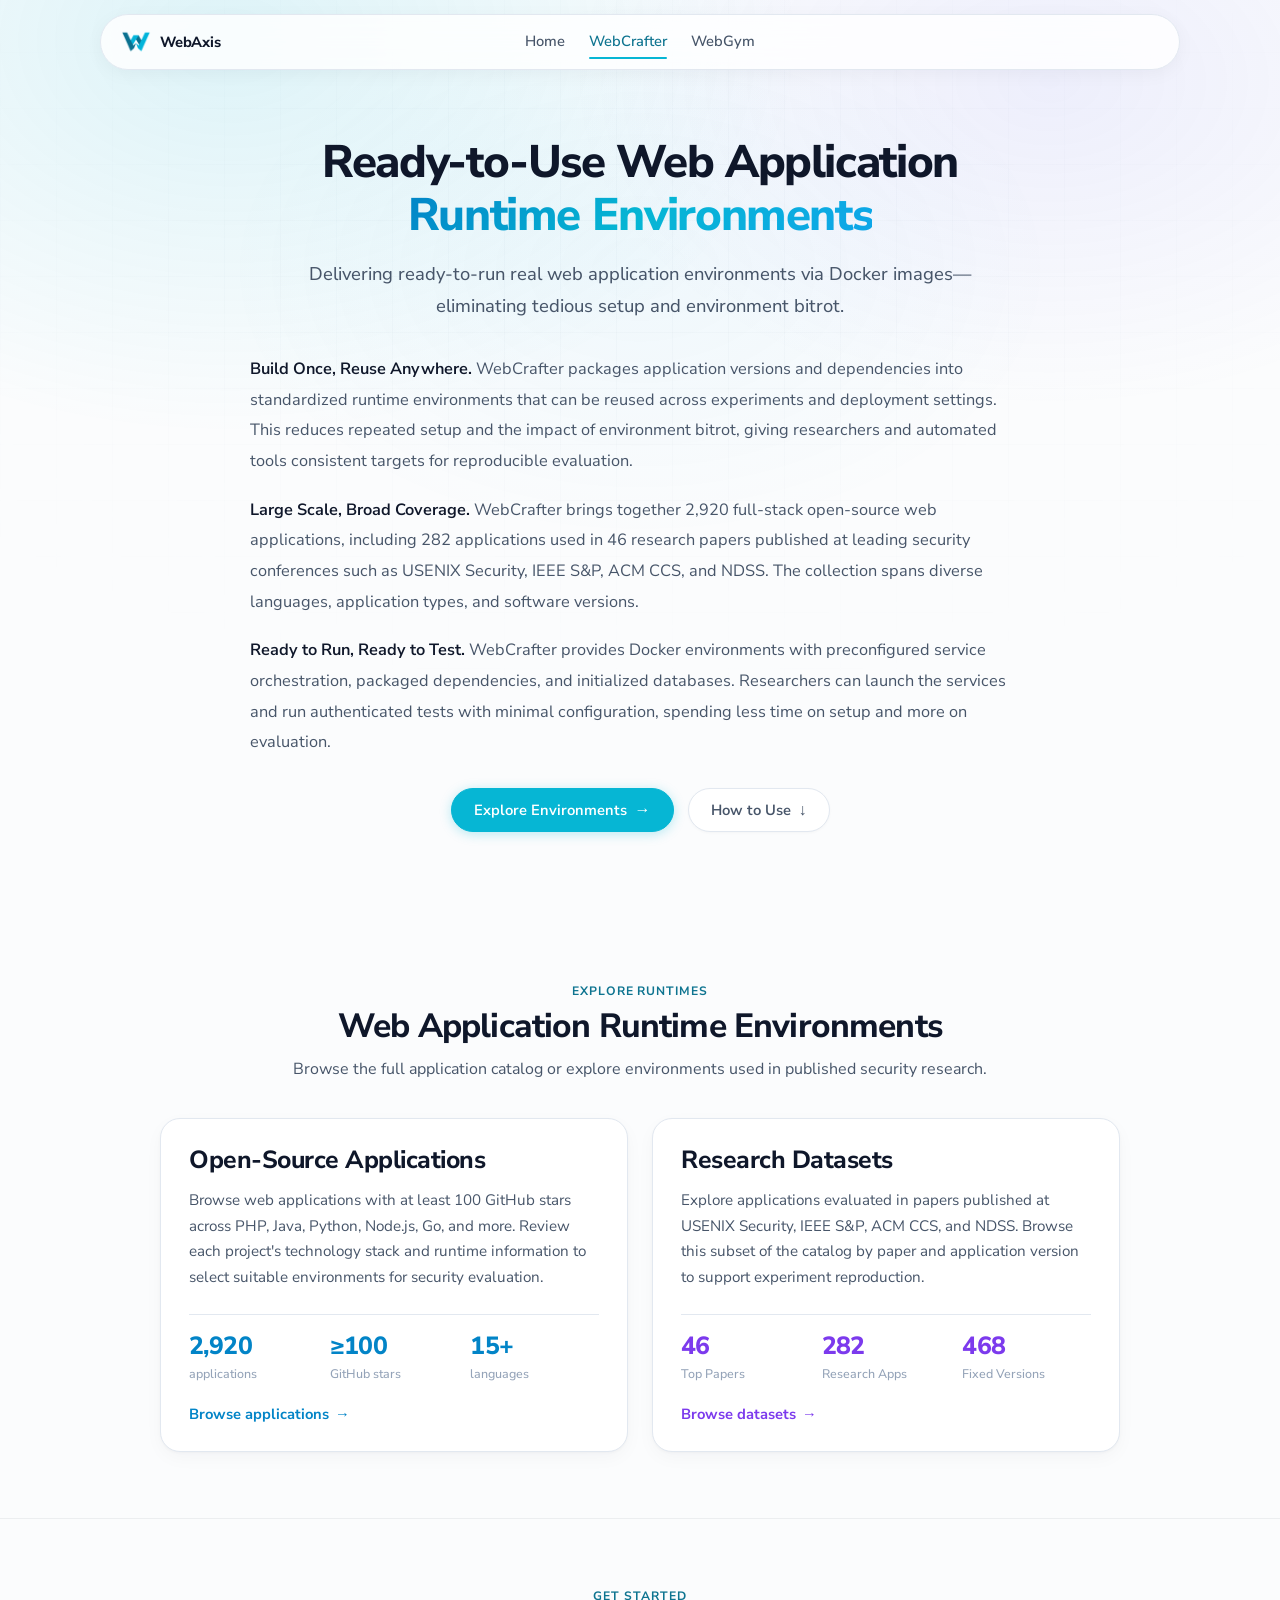
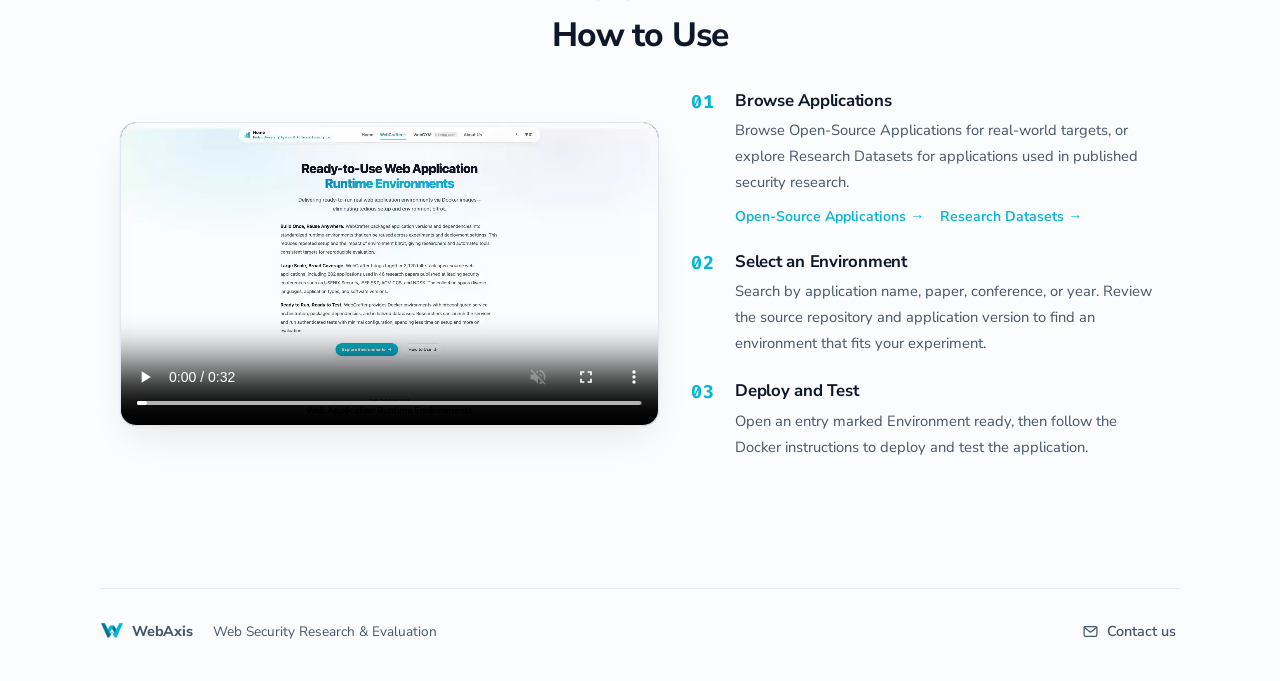
==== commit c74fa1ce: "Refine WebGym versions, site branding and shared footer" ====
--- a/crafter/index.html
+++ b/crafter/index.html
@@ -5,11 +5,11 @@
     <meta name="viewport" content="width=device-width, initial-scale=1" />
     <meta name="description" content="WebCrafter: A platform of runtime environments, versions, and reproducibility material for real-world web applications." />
     <title>WebCrafter · Web Application Runtime Environment Repository</title>
-    <link rel="icon" type="image/svg+xml" href="../assets/icons/favicon.svg" />
-    <link rel="icon" type="image/png" sizes="32x32" href="../assets/icons/favicon-32x32.png" />
-    <link rel="icon" type="image/png" sizes="16x16" href="../assets/icons/favicon-16x16.png" />
-    <link rel="apple-touch-icon" sizes="180x180" href="../assets/icons/apple-touch-icon.png" />
-    <link rel="alternate icon" href="../favicon.ico" />
+    <link rel="icon" type="image/png" sizes="192x192" href="../assets/icons/webaxis-icon-192.png?v=2" />
+    <link rel="icon" type="image/png" sizes="32x32" href="../assets/icons/favicon-32x32.png?v=2" />
+    <link rel="icon" type="image/png" sizes="16x16" href="../assets/icons/favicon-16x16.png?v=2" />
+    <link rel="apple-touch-icon" sizes="180x180" href="../assets/icons/apple-touch-icon.png?v=2" />
+    <link rel="alternate icon" href="../favicon.ico?v=2" />
     <link rel="preconnect" href="https://fonts.googleapis.com" />
     <link rel="preconnect" href="https://fonts.gstatic.com" crossorigin />
     <link href="https://fonts.googleapis.com/css2?family=Fira+Code:wght@400..700&family=Nunito+Sans:ital,opsz,wght@0,6..12,300..800;1,6..12,300..800&display=swap" rel="stylesheet" />
@@ -20,7 +20,7 @@
 
     <header class="topbar page-width">
       <a class="brand" href="../index.html" aria-label="Home">
-        <span class="brand-mark" aria-hidden="true"><i></i><i></i><i></i></span>
+        <img class="brand-mark" src="../assets/icons/webaxis-mark.png?v=2" width="30" height="30" alt="" aria-hidden="true" />
         <span>
           <strong>WebAxis</strong>
         </span>
@@ -30,13 +30,8 @@
 
         <a class="nav-link active" href="./index.html">WebCrafter</a>
 
-        <!-- WebGym Nav Link -->
-        <span class="nav-link nav-link-disabled" aria-disabled="true">
-          <span>WebGym</span>
-          <small class="nav-soon-badge">Coming Soon</small>
-        </span>
+        <a class="nav-link" href="../gym/index.html">WebGym</a>
 
-        <a class="nav-link" href="../about.html">Contact Us</a>
       </nav>
     </header>
 
@@ -138,6 +133,22 @@
       </section>
     </main>
 
+    <footer class="site-footer">
+      <div class="site-footer-inner page-width">
+        <div class="site-footer-identity">
+          <a class="site-footer-brand" href="../index.html" aria-label="WebAxis home">
+            <img src="../assets/icons/webaxis-mark.png?v=2" width="24" height="24" alt="" aria-hidden="true" />
+            <span>WebAxis</span>
+          </a>
+          <p class="site-footer-note">Web Security Research &amp; Evaluation</p>
+        </div>
+        <a class="site-footer-contact" href="mailto:youkushi@polyu.edu.hk">
+          <svg width="17" height="17" viewBox="0 0 24 24" fill="none" stroke="currentColor" stroke-width="1.7" stroke-linecap="round" stroke-linejoin="round" aria-hidden="true" focusable="false"><rect x="3" y="5" width="18" height="14" rx="2"/><path d="m3 6 9 7 9-7"/></svg>
+          <span>Contact us</span>
+        </a>
+      </div>
+    </footer>
+
     <script src="../js/app.js"></script>
   </body>
 </html>
--- a/css/style.css
+++ b/css/style.css
@@ -100,11 +100,8 @@
 .brand { display: inline-flex; align-items: center; justify-self: start; gap: 9px; flex-shrink: 0; }
 .brand strong { display: block; font-size: 0.92rem; font-weight: 750; line-height: 1.15; letter-spacing: -0.015em; }
 .brand small { display: block; margin-top: 3px; color: var(--accent-strong); font-size: 0.65rem; font-weight: 650; letter-spacing: 0.04em; line-height: 1.15; }
-.brand-mark { display: inline-flex; width: 22px; height: 20px; align-items: flex-end; gap: 2px; }
-.brand-mark i { display: block; width: 5px; border-radius: 2px 2px 1px 1px; background: var(--accent); transition: background 200ms ease; }
-.brand-mark i:nth-child(1) { height: 9px; opacity: 0.45; }
-.brand-mark i:nth-child(2) { height: 15px; opacity: 0.75; }
-.brand-mark i:nth-child(3) { height: 20px; }
+/* Align the visible logo with the wordmark's optical center. */
+.brand-mark { display: block; width: 30px; height: 30px; object-fit: contain; flex-shrink: 0; transform: translateY(-1px); }
 .main-nav { display: flex; align-items: center; justify-self: center; gap: 24px; color: var(--ink-soft); font-size: 0.92rem; font-weight: 550; }
 .nav-link {
   position: relative;
@@ -1060,6 +1057,25 @@
 .drawer-json-details summary:hover { color: var(--ink-soft); }
 
 main { flex: 1 0 auto; }
+
+/* Shared footer across the public site. */
+.site-footer { flex-shrink: 0; margin-top: 48px; padding-bottom: 8px; }
+.site-footer-inner { display: flex; align-items: center; justify-content: space-between; gap: 24px; padding-block: 20px; border-top: 1px solid var(--line); }
+.site-footer-identity { display: flex; flex-wrap: wrap; align-items: center; gap: 8px 20px; min-width: 0; }
+.site-footer-brand { display: inline-flex; align-items: center; gap: 8px; color: var(--ink-soft); font-size: .9rem; font-weight: 750; line-height: 1.4; letter-spacing: -.015em; }
+.site-footer-brand img { display: block; flex-shrink: 0; width: 24px; height: 24px; object-fit: contain; transform: translateY(-1px); }
+.site-footer-note { margin: 0; color: var(--ink-soft); font-size: .85rem; line-height: 1.6; }
+.site-footer-contact { display: inline-flex; flex-shrink: 0; align-items: center; gap: 8px; min-height: 44px; padding-inline: 4px; color: var(--ink-soft); font-size: .9rem; font-weight: 600; }
+.site-footer-contact svg { flex-shrink: 0; }
+.site-footer-contact:hover { color: var(--accent-strong); }
+.site-footer-contact:hover span { text-decoration: underline; text-underline-offset: 4px; }
+.site-footer-brand:hover { color: var(--accent-strong); }
+@media (max-width: 700px) {
+  .site-footer { margin-top: 32px; }
+  .site-footer-inner { align-items: flex-start; gap: 16px; }
+  .site-footer-identity { flex-direction: column; align-items: flex-start; gap: 6px; }
+  .site-footer-contact { margin-top: -10px; }
+}
 
 .toolbar-menu.has-value summary { color: var(--ink); }
 .app-grid { display: grid; grid-template-columns: repeat(4, minmax(0, 1fr)); gap: 10px; }
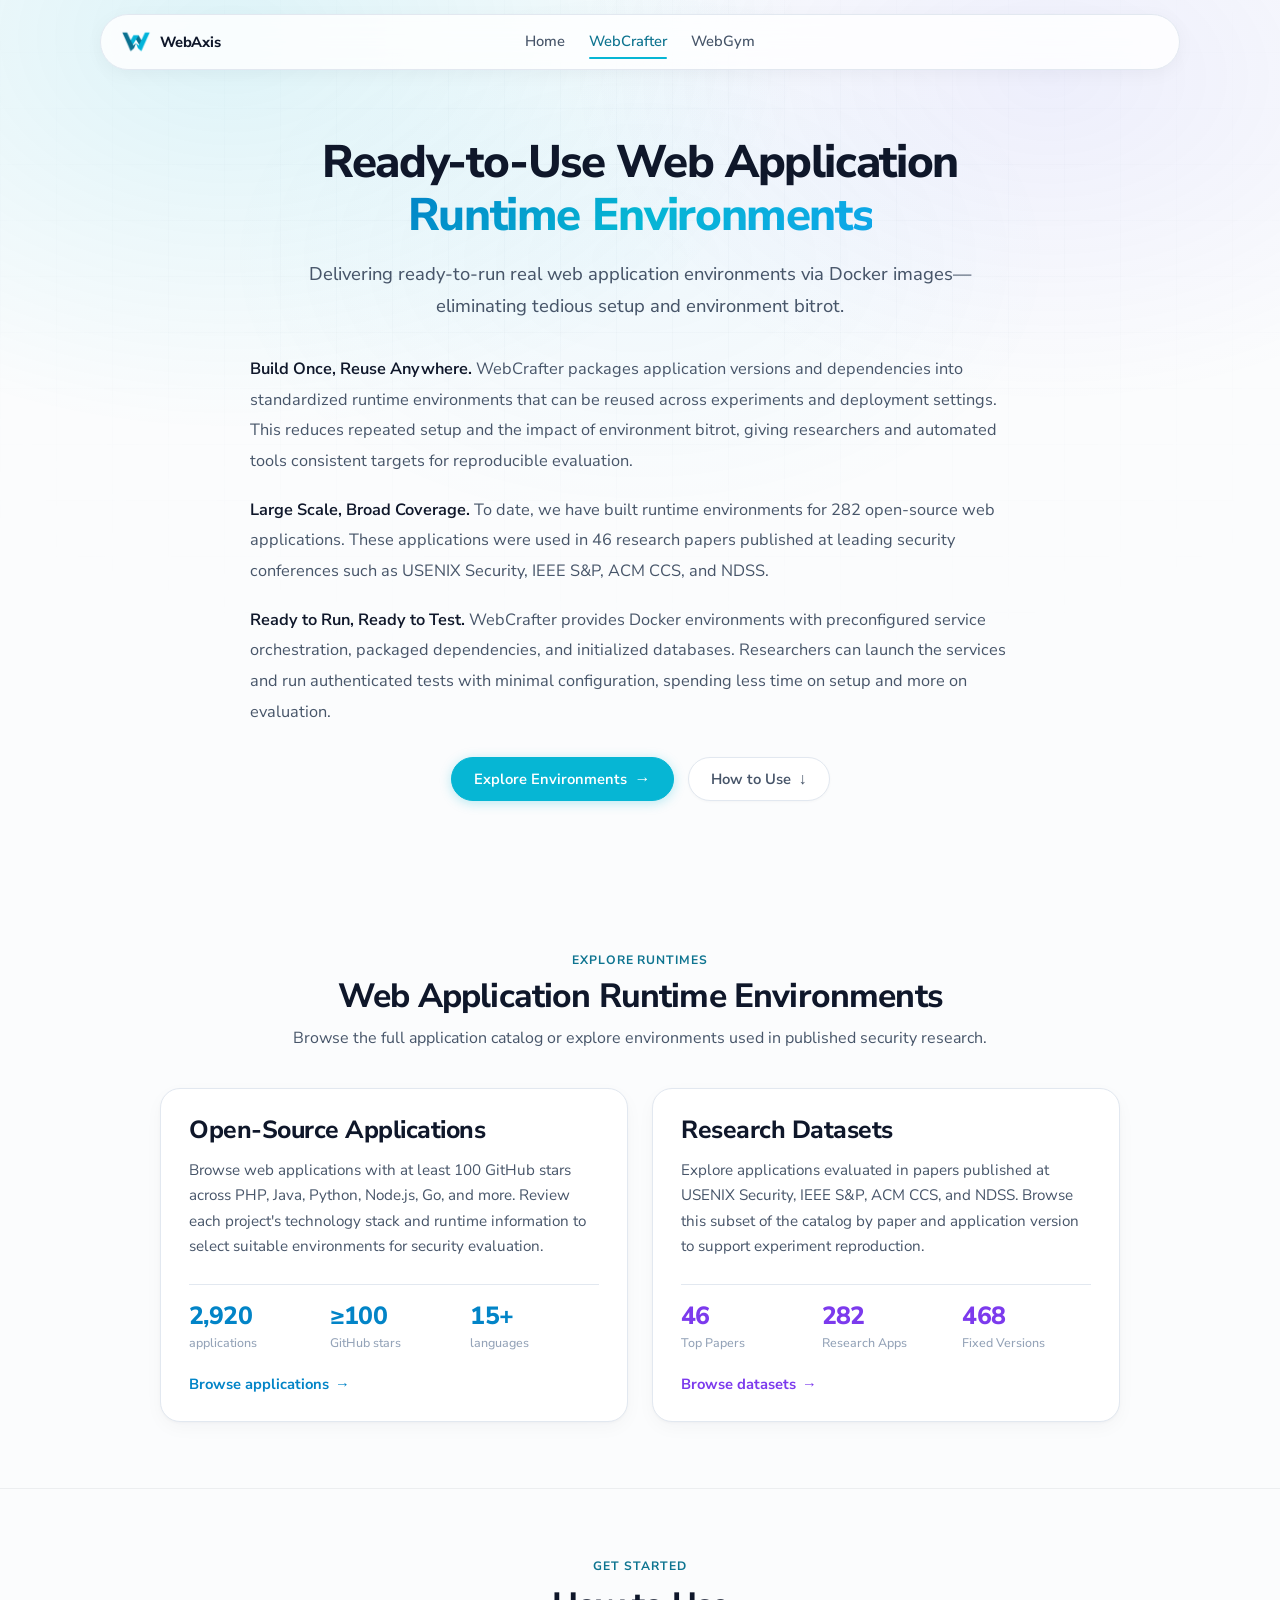
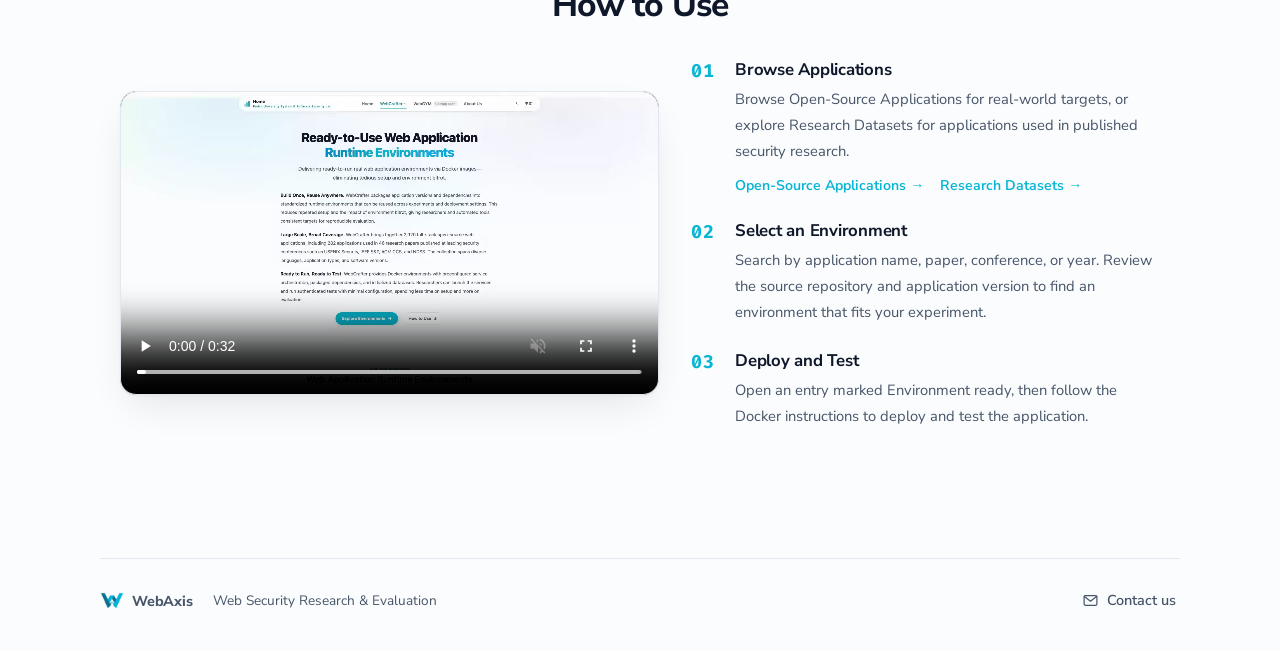
==== commit ac4a315b: "Refine website copy, WebGym metrics, and layout" ====
--- a/crafter/index.html
+++ b/crafter/index.html
@@ -42,7 +42,7 @@
           <p class="hero-lead">Delivering ready-to-run real web application environments via Docker images—eliminating tedious setup and environment bitrot.</p>
           <div class="hero-context" aria-label="Platform background and value">
             <p><strong>Build Once, Reuse Anywhere.</strong> WebCrafter packages application versions and dependencies into standardized runtime environments that can be reused across experiments and deployment settings. This reduces repeated setup and the impact of environment bitrot, giving researchers and automated tools consistent targets for reproducible evaluation.</p>
-            <p><strong>Large Scale, Broad Coverage.</strong> WebCrafter brings together 2,920 full-stack open-source web applications, including 282 applications used in 46 research papers published at leading security conferences such as USENIX Security, IEEE S&amp;P, ACM CCS, and NDSS. The collection spans diverse languages, application types, and software versions.</p>
+            <p><strong>Large Scale, Broad Coverage.</strong> To date, we have built runtime environments for 282 open-source web applications. These applications were used in 46 research papers published at leading security conferences such as USENIX Security, IEEE S&amp;P, ACM CCS, and NDSS.</p>
             <p><strong>Ready to Run, Ready to Test.</strong> WebCrafter provides Docker environments with preconfigured service orchestration, packaged dependencies, and initialized databases. Researchers can launch the services and run authenticated tests with minimal configuration, spending less time on setup and more on evaluation.</p>
           </div>
           <div class="hero-actions" aria-label="Quick links">
--- a/css/style.css
+++ b/css/style.css
@@ -3034,12 +3034,15 @@
   max-width: 860px;
 }
 .portal-lead {
-  max-width: 720px;
-  margin: 0 auto 16px;
+  max-width: 840px;
+  margin: 0 auto;
   font-size: 1.05rem;
-  line-height: 1.65;
+  line-height: 1.75;
   color: var(--ink-soft);
-}
+  text-align: left;
+  text-wrap: pretty;
+}
+.portal-lead + .portal-lead { margin-top: 18px; }
 .portal-actions {
   display: flex;
   flex-wrap: wrap;
@@ -3729,10 +3732,9 @@
 .platform-card-crafter {
   border-color: color-mix(in srgb, var(--accent-strong) 22%, var(--line));
 }
-.platform-card-gym .platform-details { container-type: inline-size; }
 .platform-card-head {
   display: grid;
-  grid-template-columns: minmax(0, 1fr) auto;
+  grid-template-columns: minmax(0, 1fr);
   align-items: center;
   gap: 12px;
 }
@@ -3771,110 +3773,12 @@
   font-size: 0.76rem;
   line-height: 1.4;
 }
-.platform-status {
-  display: inline-flex;
-  align-items: center;
-  justify-content: center;
-  gap: 6px;
-  padding: 5px 9px;
-  border: 1px solid var(--line);
-  border-radius: 999px;
-  background: var(--paper);
-  color: var(--ink-soft);
-  font-size: 0.68rem;
-  line-height: 1.3;
-  font-weight: 700;
-  white-space: nowrap;
-}
-.platform-status-ready {
-  border-color: color-mix(in srgb, var(--accent-strong) 15%, transparent);
-  background: var(--accent-soft);
-  color: var(--accent-strong);
-}
-.platform-status-ready i {
-  width: 5px;
-  height: 5px;
-  border-radius: 50%;
-  background: currentColor;
-}
 .platform-description {
   margin: 24px 0;
   color: var(--ink-soft);
   font-size: 0.98rem;
   line-height: 1.75;
 }
-.platform-details {
-  margin-top: auto;
-  padding: 20px 0;
-  border-top: 1px solid var(--line);
-}
-.platform-scale {
-  display: flex;
-  align-items: baseline;
-  flex-wrap: wrap;
-  gap: 6px 12px;
-}
-.platform-scale > strong {
-  font-size: 2.6rem;
-  line-height: 1.15;
-  letter-spacing: -0.045em;
-  font-weight: 800;
-  font-variant-numeric: tabular-nums;
-}
-.platform-scale > span {
-  color: var(--ink-soft);
-  font-size: 0.84rem;
-}
-.platform-coverage {
-  margin: 12px 0 0;
-  color: var(--ink-soft);
-  font-size: 0.83rem;
-  line-height: 1.7;
-}
-.platform-coverage strong {
-  color: var(--ink);
-  font-weight: 750;
-}
-.platform-detail-label {
-  margin: 0 0 12px;
-  color: var(--ink-soft);
-  font-size: 0.8rem;
-  font-weight: 700;
-  letter-spacing: 0.015em;
-}
-.platform-capabilities {
-  display: grid;
-  grid-template-columns: repeat(2, minmax(0, 1fr));
-  gap: 10px;
-  margin: 0;
-  padding: 0;
-  list-style: none;
-}
-.platform-capabilities li {
-  display: flex;
-  align-items: center;
-  min-width: 0;
-  min-height: 44px;
-  gap: 8px;
-  padding: 10px;
-  border: 1px solid var(--line);
-  border-radius: 8px;
-  background: color-mix(in srgb, var(--paper) 65%, var(--surface));
-  color: var(--ink-soft);
-  font-size: 0.84rem;
-  font-weight: 600;
-  line-height: 1.5;
-}
-.platform-capabilities svg { width: 18px; height: 18px; flex-shrink: 0; }
-.platform-capabilities span { min-width: 0; overflow-wrap: anywhere; }
-@container (max-width: 360px) {
-  .platform-capabilities li {
-    flex-direction: column;
-    align-items: flex-start;
-    gap: 7px;
-  }
-  .platform-capabilities span { text-wrap: balance; }
-}
 .platform-link, .platform-pending {
   display: flex;
   align-items: center;
@@ -3887,6 +3791,7 @@
 .platform-link {
   justify-content: space-between;
   gap: 12px;
+  margin-top: auto;
   padding: 11px 16px;
   color: var(--surface);
   background: var(--accent-strong);
@@ -3909,9 +3814,8 @@
     .platform-card {
       display: grid;
       grid-template-rows: subgrid;
-      grid-row: span 4;
+      grid-row: span 3;
     }
-    .platform-details { margin-top: 0; }
   }
 }
 @media (max-width: 820px) {
@@ -3926,9 +3830,7 @@
   .platform-icon svg { width: 26px; height: 26px; }
   .platform-card .platform-name { font-size: 1.4rem; }
   .platform-kind { font-size: 0.7rem; }
-  .platform-status { font-size: 0.63rem; padding: 5px 7px; }
   .platform-description { margin: 20px 0; font-size: 0.93rem; }
-  .platform-scale > strong { font-size: 2.3rem; }
 }
 @media (prefers-reduced-motion: reduce) {
   .platform-link, .platform-link svg { transition: none; }
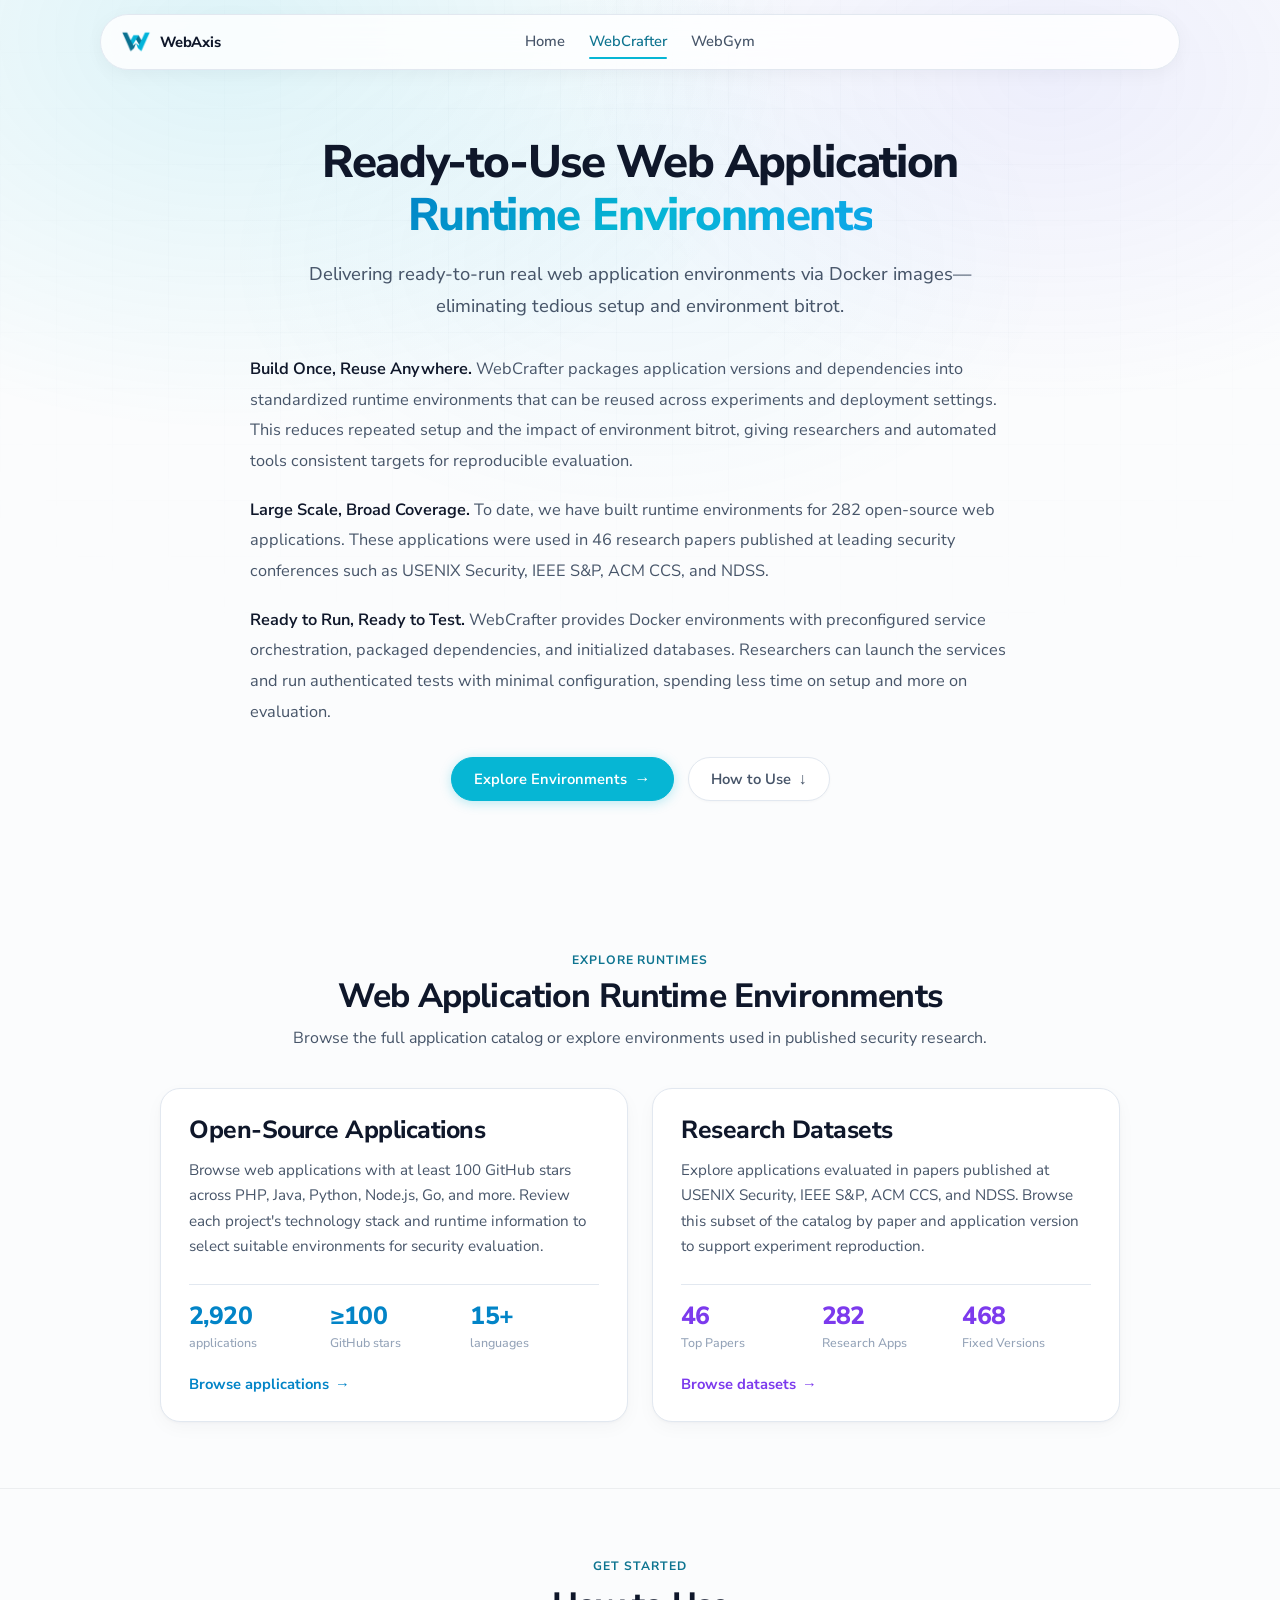
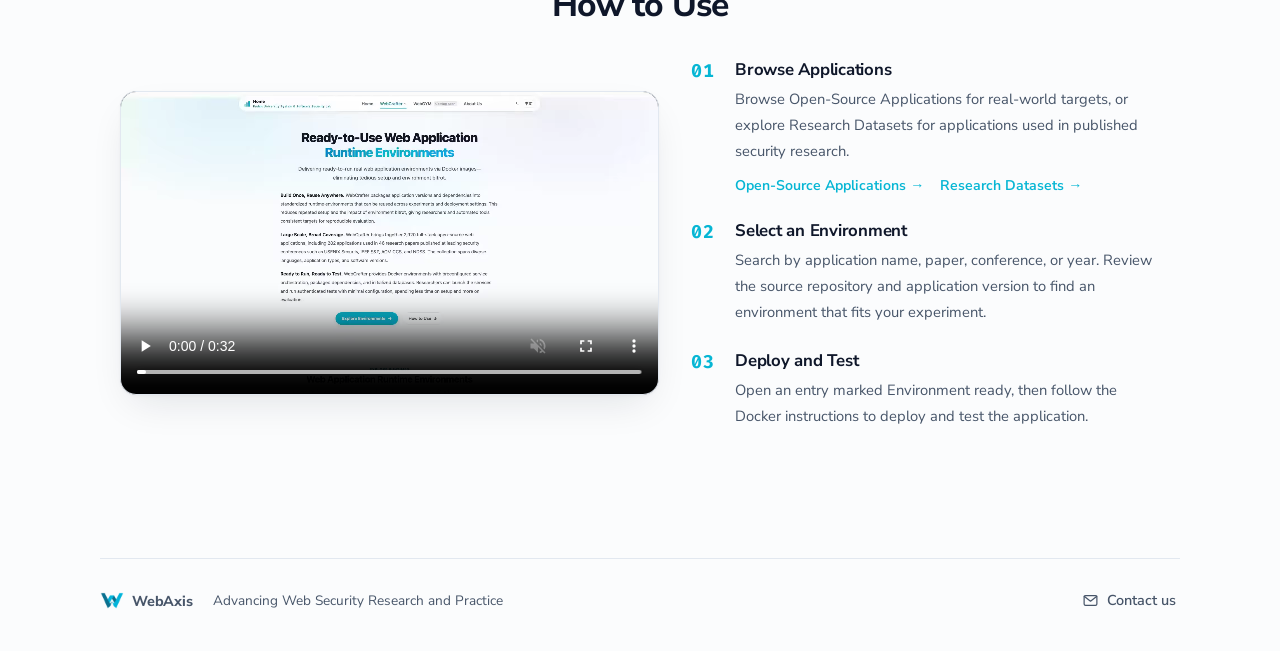
==== commit 70817b77: "Unify WebAxis slogan across the website and brand guidelines" ====
--- a/crafter/index.html
+++ b/crafter/index.html
@@ -140,7 +140,7 @@
             <img src="../assets/icons/webaxis-mark.png?v=2" width="24" height="24" alt="" aria-hidden="true" />
             <span>WebAxis</span>
           </a>
-          <p class="site-footer-note">Web Security Research &amp; Evaluation</p>
+          <p class="site-footer-note">Advancing Web Security Research and Practice</p>
         </div>
         <a class="site-footer-contact" href="mailto:youkushi@polyu.edu.hk">
           <svg width="17" height="17" viewBox="0 0 24 24" fill="none" stroke="currentColor" stroke-width="1.7" stroke-linecap="round" stroke-linejoin="round" aria-hidden="true" focusable="false"><rect x="3" y="5" width="18" height="14" rx="2"/><path d="m3 6 9 7 9-7"/></svg>
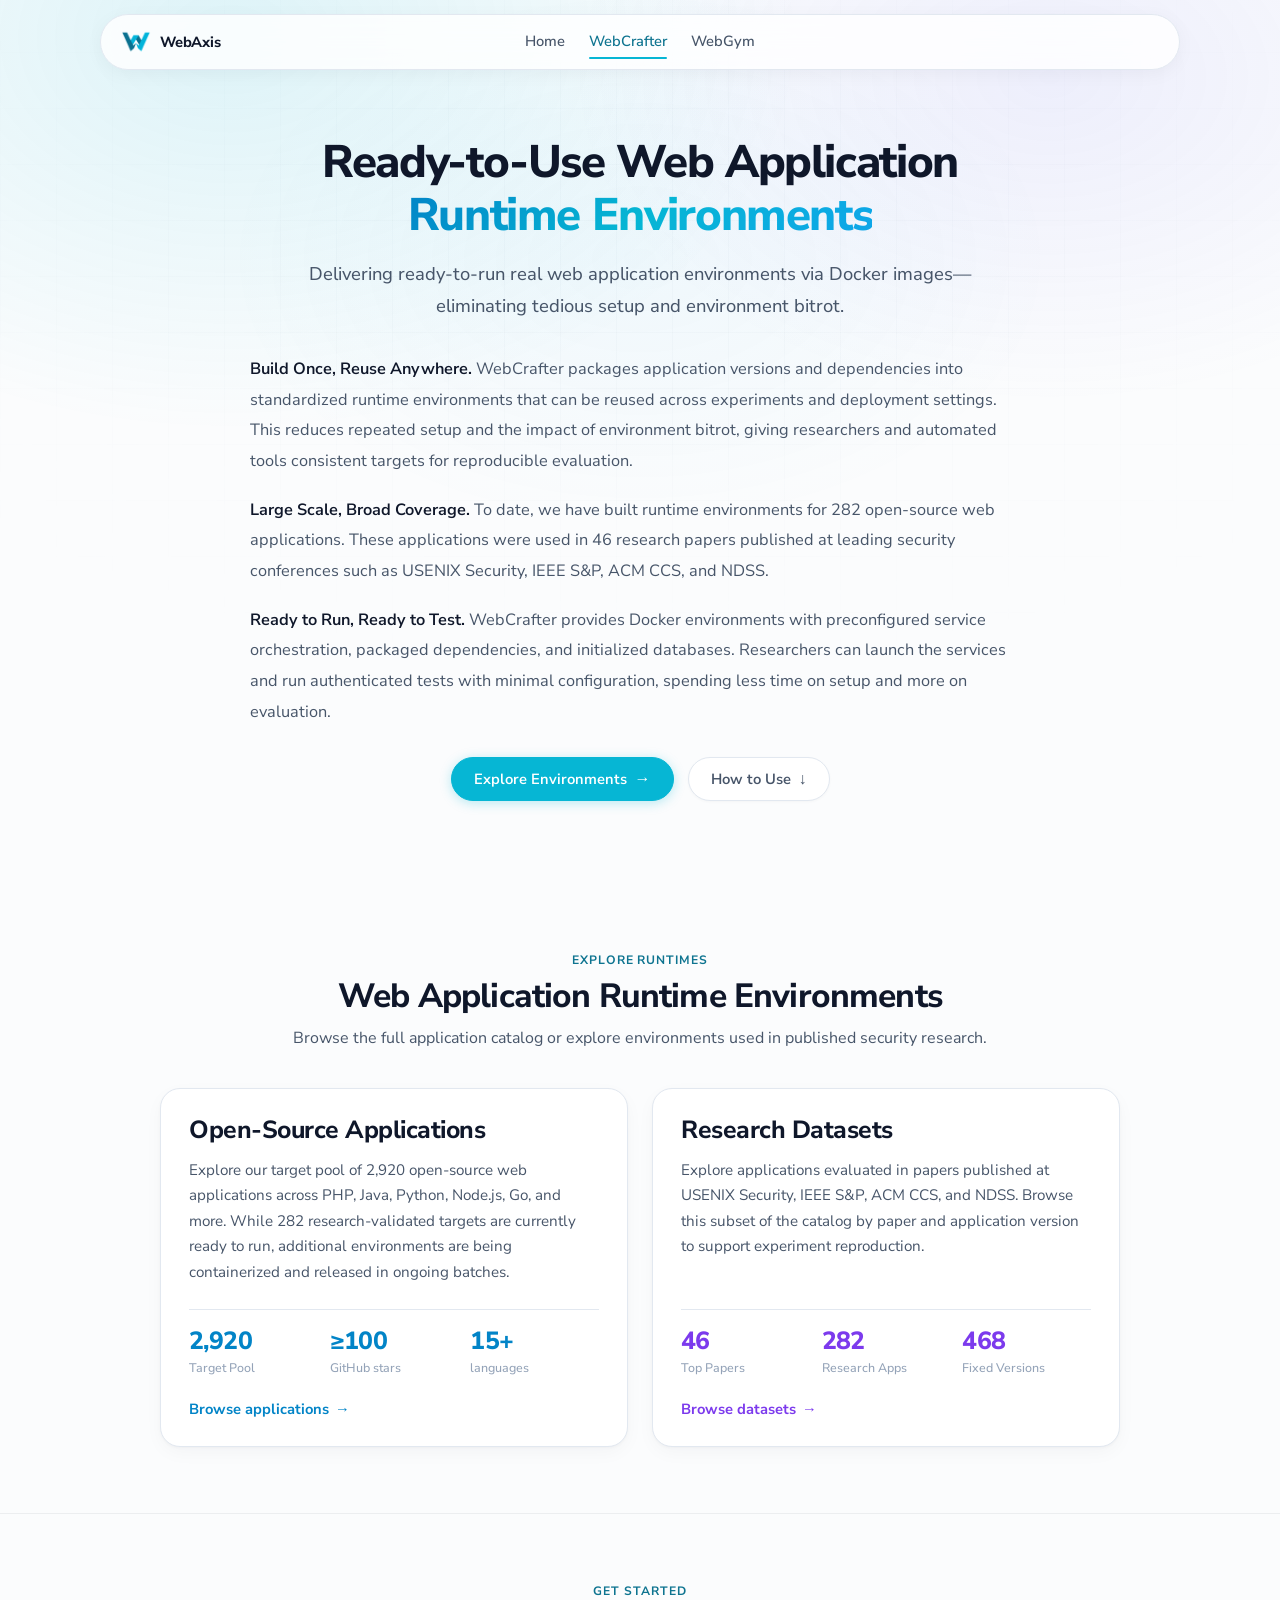
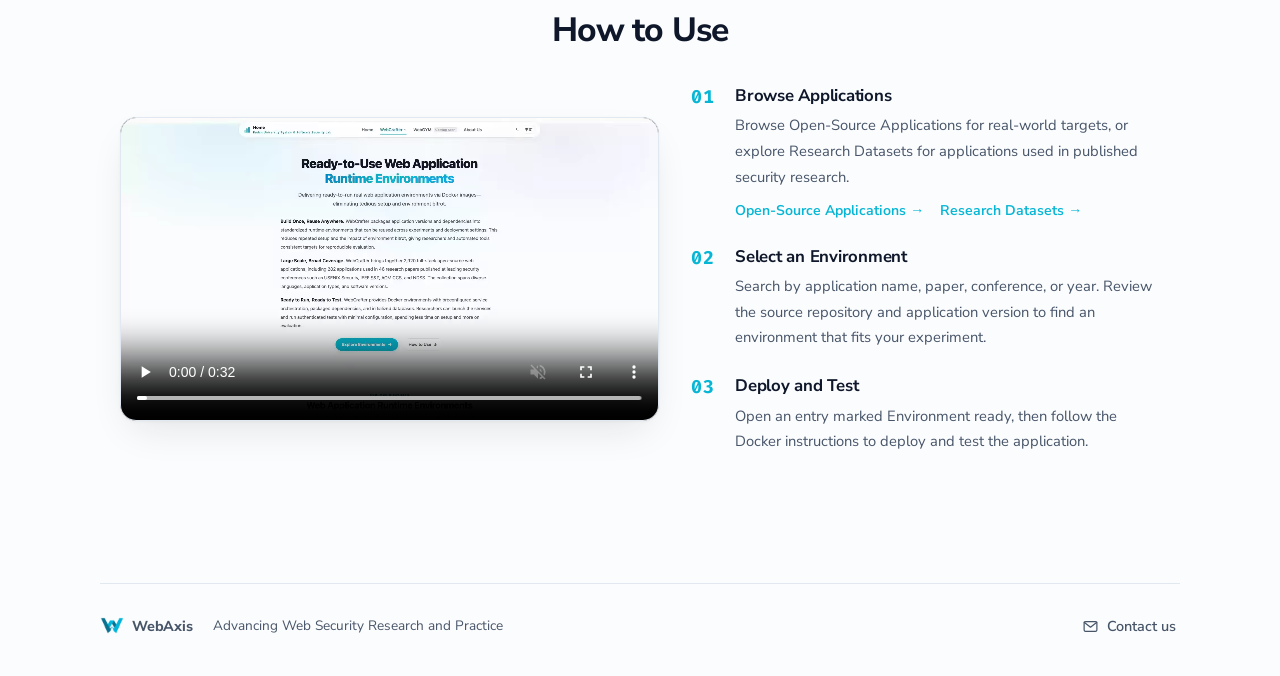
==== commit ddf0749f: "release: update site 2026-10-10 09:57:48" ====
--- a/crafter/index.html
+++ b/crafter/index.html
@@ -62,9 +62,9 @@
           <div class="scope-grid" aria-label="Environment catalogs">
             <a class="scope-card scope-a" href="./catalog.html">
               <h2 class="scope-card-title">Open-Source Applications</h2>
-              <p class="scope-description">Browse web applications with at least 100 GitHub stars across PHP, Java, Python, Node.js, Go, and more. Review each project's technology stack and runtime information to select suitable environments for security evaluation.</p>
+              <p class="scope-description">Explore our target pool of 2,920 open-source web applications across PHP, Java, Python, Node.js, Go, and more. While 282 research-validated targets are currently ready to run, additional environments are being containerized and released in ongoing batches.</p>
               <div class="scope-facts" aria-label="Application catalog statistics">
-                <span><strong class="stat-num">2,920</strong><small>applications</small></span>
+                <span><strong class="stat-num">2,920</strong><small>Target Pool</small></span>
                 <span><strong class="stat-num">≥100</strong><small>GitHub stars</small></span>
                 <span><strong class="stat-num">15+</strong><small>languages</small></span>
               </div>
